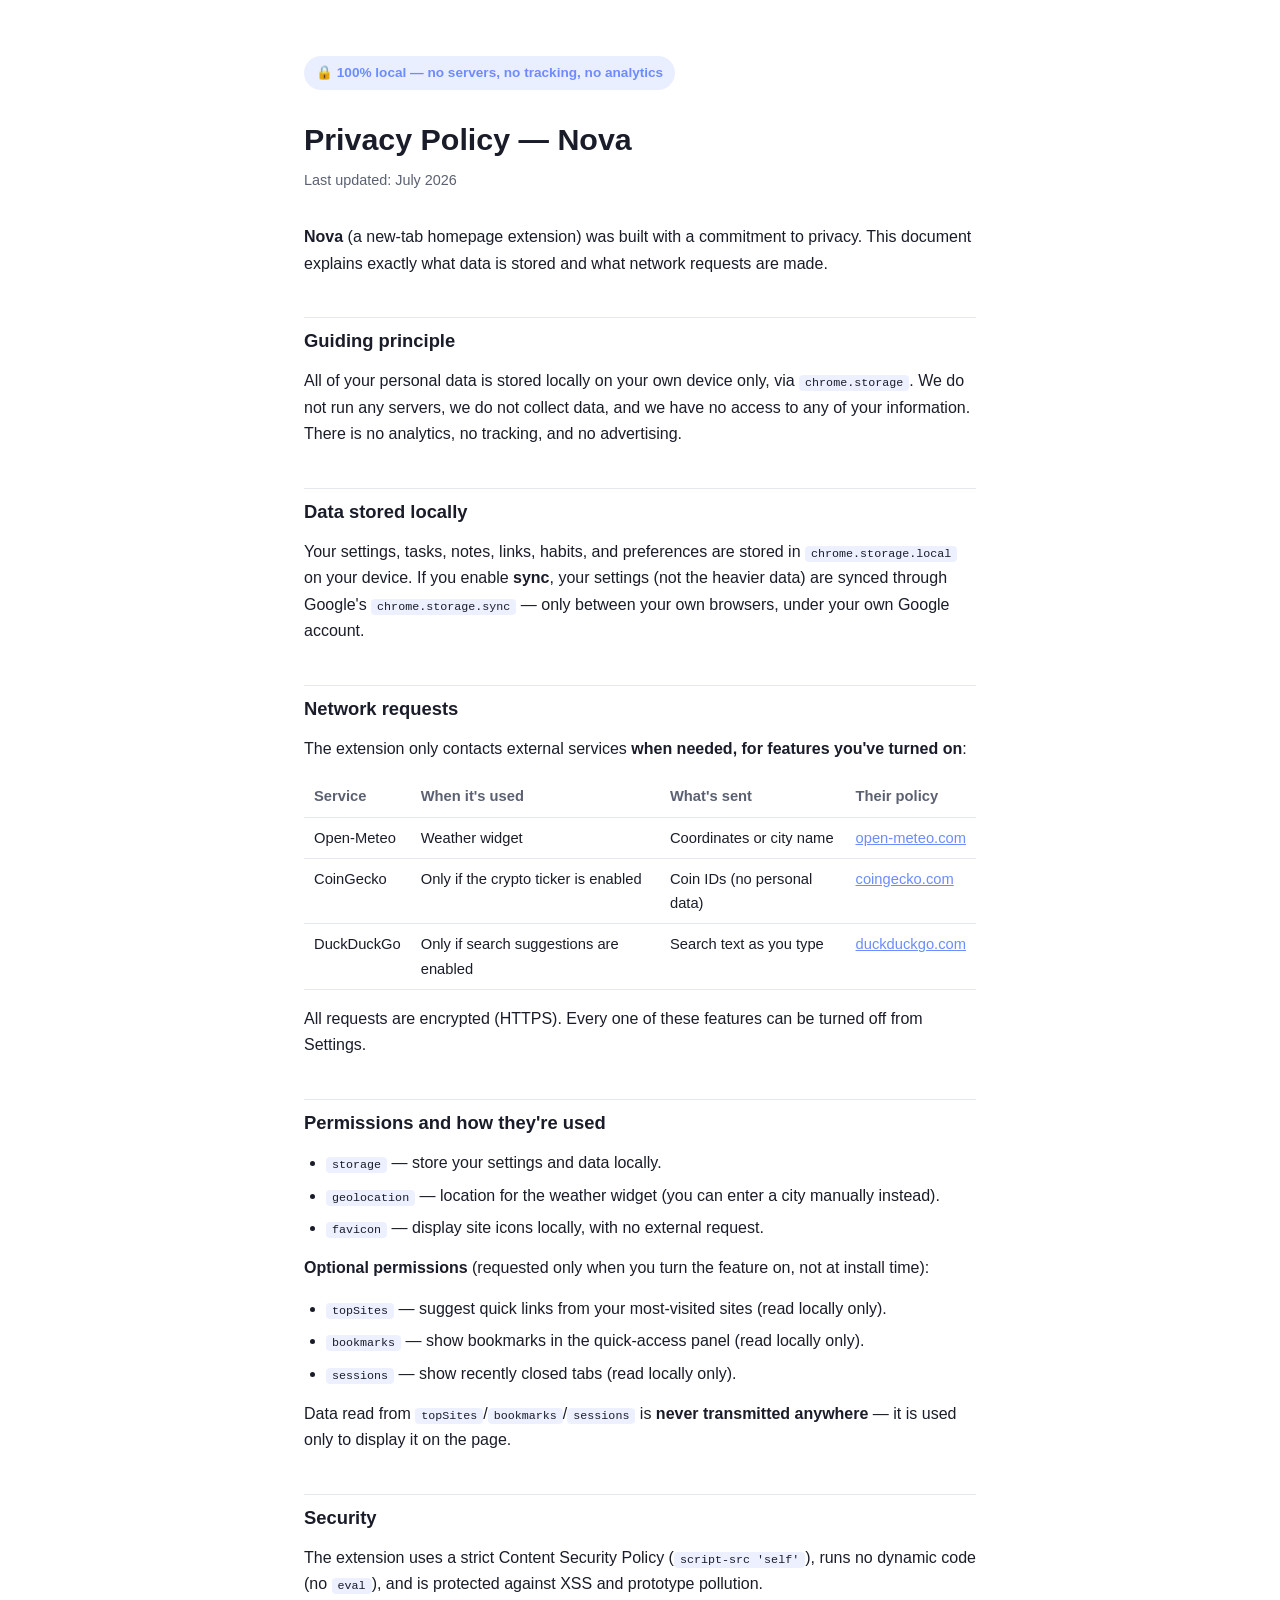
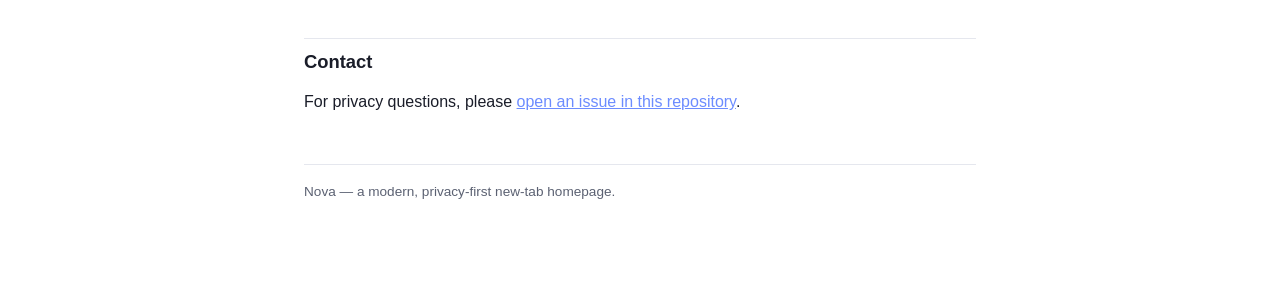
==== index.html @ 82712304 "Add Nova privacy policy page" ====
<!DOCTYPE html>
<html lang="en">
<head>
<meta charset="UTF-8" />
<meta name="viewport" content="width=device-width, initial-scale=1.0" />
<title>Privacy Policy — Nova</title>
<style>
  :root {
    color-scheme: light dark;
    --accent: #6c8cff;
    --text: #1a1d29;
    --muted: #5b6172;
    --border: #e5e7ee;
    --bg: #ffffff;
  }
  @media (prefers-color-scheme: dark) {
    :root {
      --text: #eef0f6;
      --muted: #a7acbd;
      --border: #2a2e3d;
      --bg: #14161f;
    }
  }
  * { box-sizing: border-box; }
  body {
    margin: 0;
    background: var(--bg);
    color: var(--text);
    font-family: -apple-system, BlinkMacSystemFont, "Segoe UI", Roboto, Helvetica, Arial, sans-serif;
    line-height: 1.65;
  }
  main {
    max-width: 720px;
    margin: 0 auto;
    padding: 56px 24px 96px;
  }
  h1 {
    font-size: 1.9rem;
    margin: 0 0 4px;
  }
  .updated {
    color: var(--muted);
    font-size: 0.9rem;
    margin: 0 0 32px;
  }
  h2 {
    font-size: 1.15rem;
    margin: 40px 0 12px;
    padding-top: 8px;
    border-top: 1px solid var(--border);
  }
  p { margin: 0 0 14px; }
  ul { margin: 0 0 14px; padding-inline-start: 22px; }
  li { margin-bottom: 6px; }
  code {
    background: color-mix(in srgb, var(--accent) 12%, transparent);
    padding: 1px 6px;
    border-radius: 4px;
    font-size: 0.9em;
  }
  table {
    width: 100%;
    border-collapse: collapse;
    margin: 8px 0 16px;
    font-size: 0.92rem;
  }
  th, td {
    text-align: left;
    padding: 8px 10px;
    border-bottom: 1px solid var(--border);
    vertical-align: top;
  }
  th { color: var(--muted); font-weight: 600; }
  a { color: var(--accent); }
  .badge {
    display: inline-block;
    background: color-mix(in srgb, var(--accent) 14%, transparent);
    color: var(--accent);
    font-weight: 600;
    font-size: 0.85rem;
    padding: 6px 12px;
    border-radius: 999px;
    margin-bottom: 24px;
  }
  footer {
    margin-top: 48px;
    padding-top: 16px;
    border-top: 1px solid var(--border);
    color: var(--muted);
    font-size: 0.85rem;
  }
</style>
</head>
<body>
<main>
  <div class="badge">🔒 100% local — no servers, no tracking, no analytics</div>
  <h1>Privacy Policy — Nova</h1>
  <p class="updated">Last updated: July 2026</p>

  <p><strong>Nova</strong> (a new-tab homepage extension) was built with a commitment to privacy. This document explains exactly what data is stored and what network requests are made.</p>

  <h2>Guiding principle</h2>
  <p>All of your personal data is stored locally on your own device only, via <code>chrome.storage</code>. We do not run any servers, we do not collect data, and we have no access to any of your information. There is no analytics, no tracking, and no advertising.</p>

  <h2>Data stored locally</h2>
  <p>Your settings, tasks, notes, links, habits, and preferences are stored in <code>chrome.storage.local</code> on your device. If you enable <strong>sync</strong>, your settings (not the heavier data) are synced through Google's <code>chrome.storage.sync</code> — only between your own browsers, under your own Google account.</p>

  <h2>Network requests</h2>
  <p>The extension only contacts external services <strong>when needed, for features you've turned on</strong>:</p>
  <table>
    <thead>
      <tr><th>Service</th><th>When it's used</th><th>What's sent</th><th>Their policy</th></tr>
    </thead>
    <tbody>
      <tr>
        <td>Open-Meteo</td>
        <td>Weather widget</td>
        <td>Coordinates or city name</td>
        <td><a href="https://open-meteo.com/en/terms">open-meteo.com</a></td>
      </tr>
      <tr>
        <td>CoinGecko</td>
        <td>Only if the crypto ticker is enabled</td>
        <td>Coin IDs (no personal data)</td>
        <td><a href="https://www.coingecko.com/en/privacy">coingecko.com</a></td>
      </tr>
      <tr>
        <td>DuckDuckGo</td>
        <td>Only if search suggestions are enabled</td>
        <td>Search text as you type</td>
        <td><a href="https://duckduckgo.com/privacy">duckduckgo.com</a></td>
      </tr>
    </tbody>
  </table>
  <p>All requests are encrypted (HTTPS). Every one of these features can be turned off from Settings.</p>

  <h2>Permissions and how they're used</h2>
  <ul>
    <li><code>storage</code> — store your settings and data locally.</li>
    <li><code>geolocation</code> — location for the weather widget (you can enter a city manually instead).</li>
    <li><code>favicon</code> — display site icons locally, with no external request.</li>
  </ul>
  <p><strong>Optional permissions</strong> (requested only when you turn the feature on, not at install time):</p>
  <ul>
    <li><code>topSites</code> — suggest quick links from your most-visited sites (read locally only).</li>
    <li><code>bookmarks</code> — show bookmarks in the quick-access panel (read locally only).</li>
    <li><code>sessions</code> — show recently closed tabs (read locally only).</li>
  </ul>
  <p>Data read from <code>topSites</code>/<code>bookmarks</code>/<code>sessions</code> is <strong>never transmitted anywhere</strong> — it is used only to display it on the page.</p>

  <h2>Security</h2>
  <p>The extension uses a strict Content Security Policy (<code>script-src 'self'</code>), runs no dynamic code (no <code>eval</code>), and is protected against XSS and prototype pollution.</p>

  <h2>Contact</h2>
  <p>For privacy questions, please <a href="https://github.com/DrummingBird1/nova-privacy/issues">open an issue in this repository</a>.</p>

  <footer>Nova — a modern, privacy-first new-tab homepage.</footer>
</main>
</body>
</html>
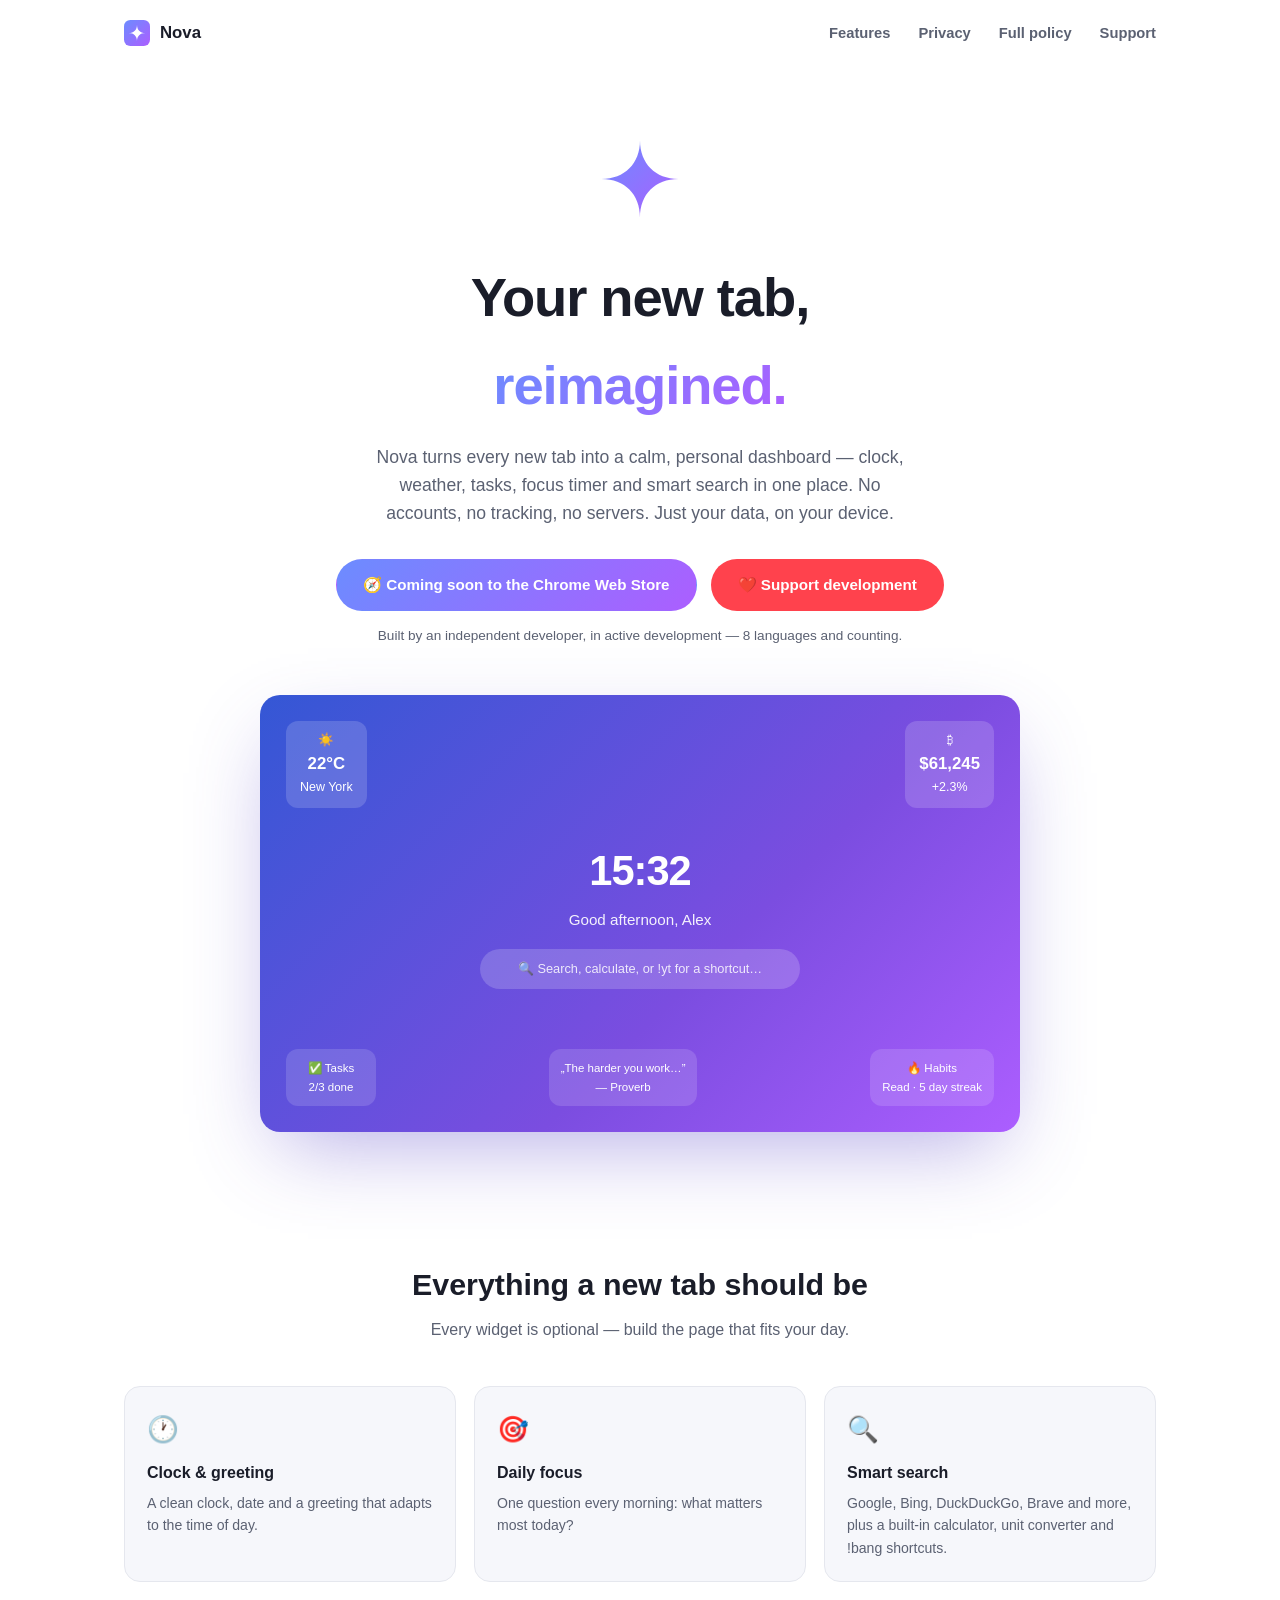
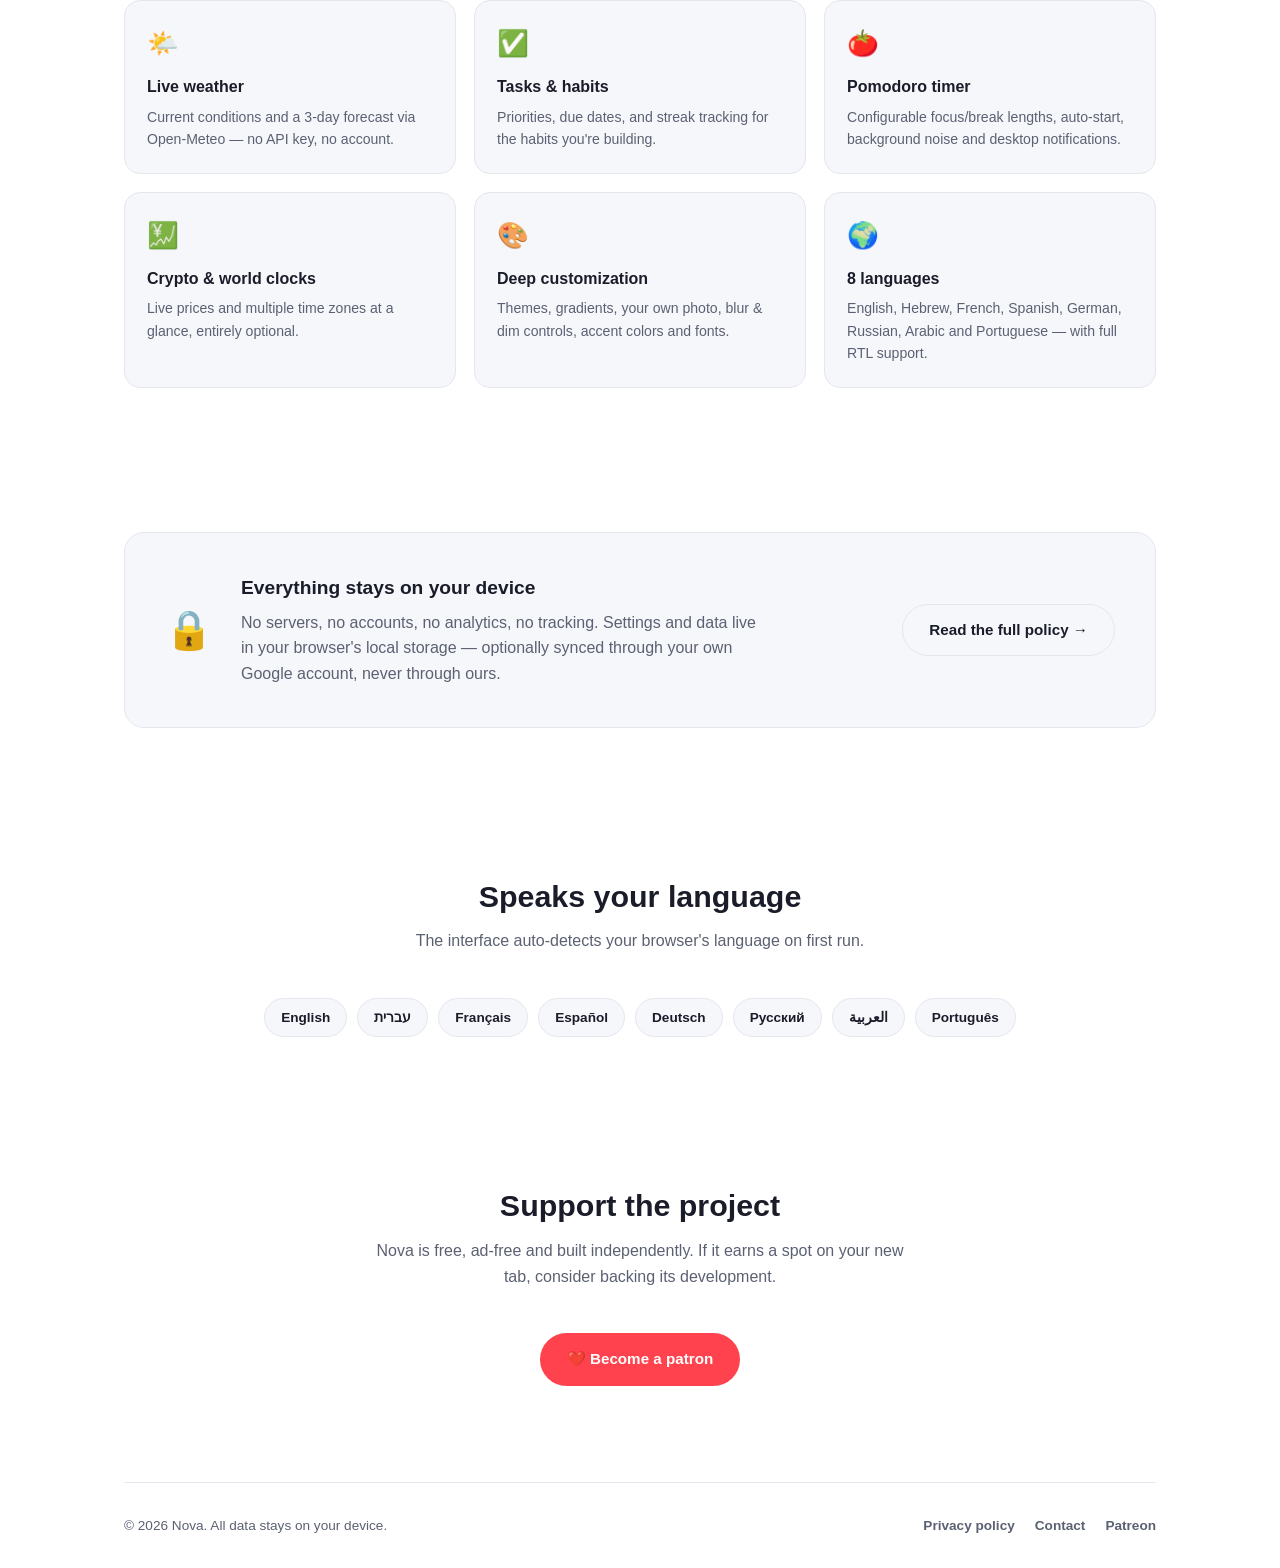
==== commit 37616a5e: "Expand into full Nova landing site; move privacy policy to privacy.html" ====
--- a/index.html
+++ b/index.html
@@ -3,158 +3,253 @@
 <head>
 <meta charset="UTF-8" />
 <meta name="viewport" content="width=device-width, initial-scale=1.0" />
-<title>Privacy Policy — Nova</title>
+<title>Nova — a beautiful, private new-tab homepage</title>
+<meta name="description" content="Nova replaces your new-tab page with a personal, privacy-first dashboard: clock, weather, tasks, Pomodoro timer, smart search and more — all data stays on your device." />
 <style>
   :root {
     color-scheme: light dark;
     --accent: #6c8cff;
+    --accent2: #ac5eff;
     --text: #1a1d29;
     --muted: #5b6172;
     --border: #e5e7ee;
     --bg: #ffffff;
+    --card: #f6f7fb;
   }
   @media (prefers-color-scheme: dark) {
     :root {
       --text: #eef0f6;
       --muted: #a7acbd;
-      --border: #2a2e3d;
-      --bg: #14161f;
+      --border: #262a38;
+      --bg: #0f1117;
+      --card: #171a24;
     }
   }
   * { box-sizing: border-box; }
+  html { scroll-behavior: smooth; }
   body {
     margin: 0;
     background: var(--bg);
     color: var(--text);
     font-family: -apple-system, BlinkMacSystemFont, "Segoe UI", Roboto, Helvetica, Arial, sans-serif;
-    line-height: 1.65;
-  }
-  main {
-    max-width: 720px;
-    margin: 0 auto;
-    padding: 56px 24px 96px;
-  }
-  h1 {
-    font-size: 1.9rem;
-    margin: 0 0 4px;
-  }
-  .updated {
-    color: var(--muted);
-    font-size: 0.9rem;
-    margin: 0 0 32px;
-  }
-  h2 {
-    font-size: 1.15rem;
-    margin: 40px 0 12px;
-    padding-top: 8px;
+    line-height: 1.6;
+  }
+  a { color: inherit; }
+  .wrap { max-width: 1080px; margin: 0 auto; padding-inline: 24px; }
+
+  /* ---- nav ---- */
+  nav {
+    display: flex; align-items: center; justify-content: space-between;
+    padding: 20px 0;
+  }
+  .brand { display: flex; align-items: center; gap: 10px; font-weight: 700; font-size: 1.05rem; text-decoration: none; }
+  .brand svg { width: 26px; height: 26px; }
+  .nav-links { display: flex; gap: 28px; font-size: 0.92rem; font-weight: 600; }
+  .nav-links a { text-decoration: none; color: var(--muted); }
+  .nav-links a:hover { color: var(--text); }
+
+  /* ---- hero ---- */
+  .hero { text-align: center; padding: 64px 0 56px; }
+  .hero .mark { width: 96px; height: 96px; margin: 0 auto 20px; }
+  .hero h1 {
+    font-size: clamp(2.2rem, 5vw, 3.4rem);
+    margin: 0 0 14px;
+    letter-spacing: -0.02em;
+  }
+  .hero .grad-text {
+    background: linear-gradient(135deg, var(--accent), var(--accent2));
+    -webkit-background-clip: text; background-clip: text; color: transparent;
+  }
+  .hero p.sub {
+    max-width: 560px; margin: 0 auto 32px;
+    color: var(--muted); font-size: 1.1rem;
+  }
+  .cta-row { display: flex; gap: 14px; justify-content: center; flex-wrap: wrap; }
+  .btn {
+    display: inline-flex; align-items: center; gap: 8px;
+    padding: 13px 26px; border-radius: 999px; font-weight: 700; font-size: 0.95rem;
+    text-decoration: none; border: 1px solid transparent; cursor: default;
+  }
+  .btn-primary { background: linear-gradient(135deg, var(--accent), var(--accent2)); color: #fff; }
+  .btn-ghost { border-color: var(--border); color: var(--text); }
+  .btn-ghost:hover { background: var(--card); }
+  .btn.patreon { background: #ff424d; color: #fff; cursor: pointer; }
+  .btn.patreon:hover { filter: brightness(1.08); }
+  .status-note { margin-top: 14px; font-size: 0.85rem; color: var(--muted); }
+
+  /* ---- preview card (CSS mockup, not a screenshot — stays accurate) ---- */
+  .preview {
+    margin: 48px auto 0; max-width: 760px;
+    border-radius: 20px; overflow: hidden;
+    background: linear-gradient(135deg, #3457d5 0%, #7b4de0 60%, #ac5eff 100%);
+    box-shadow: 0 30px 80px -20px rgba(90, 70, 200, 0.45);
+    aspect-ratio: 16/9.2; position: relative; padding: 26px;
+  }
+  .preview-topbar { display: flex; justify-content: space-between; }
+  .pill { background: rgba(255,255,255,.16); border-radius: 12px; padding: 10px 14px; color: #fff; font-size: 0.78rem; }
+  .pill b { display: block; font-size: 1.05rem; }
+  .preview-center { position: absolute; inset: 0; display: flex; flex-direction: column; align-items: center; justify-content: center; color: #fff; }
+  .preview-center .time { font-size: 2.6rem; font-weight: 700; letter-spacing: -1px; }
+  .preview-center .greet { font-size: 0.95rem; opacity: .92; margin-top: 4px; }
+  .preview-search { margin-top: 16px; background: rgba(255,255,255,.18); border-radius: 999px; width: min(70%, 320px); padding: 10px 16px; font-size: 0.8rem; color: rgba(255,255,255,.85); }
+  .preview-bottom { position: absolute; bottom: 26px; left: 26px; right: 26px; display: flex; justify-content: space-between; gap: 10px; }
+  .card-chip { background: rgba(255,255,255,.14); border-radius: 12px; padding: 10px 12px; color: #fff; font-size: 0.72rem; min-width: 90px; }
+
+  /* ---- features ---- */
+  .section { padding: 72px 0; }
+  .section h2 { font-size: 1.9rem; text-align: center; margin: 0 0 8px; }
+  .section .lead { text-align: center; color: var(--muted); max-width: 540px; margin: 0 auto 44px; }
+  .grid { display: grid; grid-template-columns: repeat(3, 1fr); gap: 18px; }
+  @media (max-width: 760px) { .grid { grid-template-columns: 1fr 1fr; } }
+  @media (max-width: 520px) { .grid { grid-template-columns: 1fr; } }
+  .feature {
+    background: var(--card); border: 1px solid var(--border); border-radius: 16px;
+    padding: 22px;
+  }
+  .feature .ico { font-size: 1.6rem; margin-bottom: 10px; }
+  .feature h3 { margin: 0 0 6px; font-size: 1rem; }
+  .feature p { margin: 0; color: var(--muted); font-size: 0.88rem; }
+
+  /* ---- privacy strip ---- */
+  .privacy-strip {
+    background: var(--card); border: 1px solid var(--border); border-radius: 20px;
+    padding: 40px; display: flex; align-items: center; gap: 28px; flex-wrap: wrap;
+  }
+  .privacy-strip .ico-big { font-size: 2.4rem; }
+  .privacy-strip h3 { margin: 0 0 6px; font-size: 1.2rem; }
+  .privacy-strip p { margin: 0; color: var(--muted); max-width: 520px; }
+  .privacy-strip .link-cta { margin-inline-start: auto; white-space: nowrap; }
+
+  /* ---- languages ---- */
+  .lang-row { display: flex; flex-wrap: wrap; gap: 10px; justify-content: center; }
+  .lang-chip { background: var(--card); border: 1px solid var(--border); border-radius: 999px; padding: 8px 16px; font-size: 0.85rem; font-weight: 600; }
+
+  /* ---- support ---- */
+  .support { text-align: center; }
+
+  footer {
     border-top: 1px solid var(--border);
-  }
-  p { margin: 0 0 14px; }
-  ul { margin: 0 0 14px; padding-inline-start: 22px; }
-  li { margin-bottom: 6px; }
-  code {
-    background: color-mix(in srgb, var(--accent) 12%, transparent);
-    padding: 1px 6px;
-    border-radius: 4px;
-    font-size: 0.9em;
-  }
-  table {
-    width: 100%;
-    border-collapse: collapse;
-    margin: 8px 0 16px;
-    font-size: 0.92rem;
-  }
-  th, td {
-    text-align: left;
-    padding: 8px 10px;
-    border-bottom: 1px solid var(--border);
-    vertical-align: top;
-  }
-  th { color: var(--muted); font-weight: 600; }
-  a { color: var(--accent); }
-  .badge {
-    display: inline-block;
-    background: color-mix(in srgb, var(--accent) 14%, transparent);
-    color: var(--accent);
-    font-weight: 600;
-    font-size: 0.85rem;
-    padding: 6px 12px;
-    border-radius: 999px;
-    margin-bottom: 24px;
-  }
-  footer {
-    margin-top: 48px;
-    padding-top: 16px;
-    border-top: 1px solid var(--border);
-    color: var(--muted);
-    font-size: 0.85rem;
-  }
+    padding: 32px 0; margin-top: 24px;
+    display: flex; justify-content: space-between; align-items: center; flex-wrap: wrap; gap: 12px;
+    color: var(--muted); font-size: 0.85rem;
+  }
+  footer a { text-decoration: none; font-weight: 600; color: var(--muted); }
+  footer a:hover { color: var(--text); }
+  .footer-links { display: flex; gap: 20px; }
 </style>
 </head>
 <body>
-<main>
-  <div class="badge">🔒 100% local — no servers, no tracking, no analytics</div>
-  <h1>Privacy Policy — Nova</h1>
-  <p class="updated">Last updated: July 2026</p>
-
-  <p><strong>Nova</strong> (a new-tab homepage extension) was built with a commitment to privacy. This document explains exactly what data is stored and what network requests are made.</p>
-
-  <h2>Guiding principle</h2>
-  <p>All of your personal data is stored locally on your own device only, via <code>chrome.storage</code>. We do not run any servers, we do not collect data, and we have no access to any of your information. There is no analytics, no tracking, and no advertising.</p>
-
-  <h2>Data stored locally</h2>
-  <p>Your settings, tasks, notes, links, habits, and preferences are stored in <code>chrome.storage.local</code> on your device. If you enable <strong>sync</strong>, your settings (not the heavier data) are synced through Google's <code>chrome.storage.sync</code> — only between your own browsers, under your own Google account.</p>
-
-  <h2>Network requests</h2>
-  <p>The extension only contacts external services <strong>when needed, for features you've turned on</strong>:</p>
-  <table>
-    <thead>
-      <tr><th>Service</th><th>When it's used</th><th>What's sent</th><th>Their policy</th></tr>
-    </thead>
-    <tbody>
-      <tr>
-        <td>Open-Meteo</td>
-        <td>Weather widget</td>
-        <td>Coordinates or city name</td>
-        <td><a href="https://open-meteo.com/en/terms">open-meteo.com</a></td>
-      </tr>
-      <tr>
-        <td>CoinGecko</td>
-        <td>Only if the crypto ticker is enabled</td>
-        <td>Coin IDs (no personal data)</td>
-        <td><a href="https://www.coingecko.com/en/privacy">coingecko.com</a></td>
-      </tr>
-      <tr>
-        <td>DuckDuckGo</td>
-        <td>Only if search suggestions are enabled</td>
-        <td>Search text as you type</td>
-        <td><a href="https://duckduckgo.com/privacy">duckduckgo.com</a></td>
-      </tr>
-    </tbody>
-  </table>
-  <p>All requests are encrypted (HTTPS). Every one of these features can be turned off from Settings.</p>
-
-  <h2>Permissions and how they're used</h2>
-  <ul>
-    <li><code>storage</code> — store your settings and data locally.</li>
-    <li><code>geolocation</code> — location for the weather widget (you can enter a city manually instead).</li>
-    <li><code>favicon</code> — display site icons locally, with no external request.</li>
-  </ul>
-  <p><strong>Optional permissions</strong> (requested only when you turn the feature on, not at install time):</p>
-  <ul>
-    <li><code>topSites</code> — suggest quick links from your most-visited sites (read locally only).</li>
-    <li><code>bookmarks</code> — show bookmarks in the quick-access panel (read locally only).</li>
-    <li><code>sessions</code> — show recently closed tabs (read locally only).</li>
-  </ul>
-  <p>Data read from <code>topSites</code>/<code>bookmarks</code>/<code>sessions</code> is <strong>never transmitted anywhere</strong> — it is used only to display it on the page.</p>
-
-  <h2>Security</h2>
-  <p>The extension uses a strict Content Security Policy (<code>script-src 'self'</code>), runs no dynamic code (no <code>eval</code>), and is protected against XSS and prototype pollution.</p>
-
-  <h2>Contact</h2>
-  <p>For privacy questions, please <a href="https://github.com/DrummingBird1/nova-privacy/issues">open an issue in this repository</a>.</p>
-
-  <footer>Nova — a modern, privacy-first new-tab homepage.</footer>
-</main>
+
+<div class="wrap">
+  <nav>
+    <a class="brand" href="./">
+      <svg viewBox="0 0 100 100" xmlns="http://www.w3.org/2000/svg">
+        <defs><linearGradient id="ng" x1="0" y1="0" x2="1" y2="1">
+          <stop offset="0" stop-color="#6c8cff"/><stop offset="1" stop-color="#ac5eff"/>
+        </linearGradient></defs>
+        <rect width="100" height="100" rx="24" fill="url(#ng)"/>
+        <path d="M50 18 C50 38 62 50 82 50 C62 50 50 62 50 82 C50 62 38 50 18 50 C38 50 50 38 50 18 Z" fill="#fff"/>
+      </svg>
+      Nova
+    </a>
+    <div class="nav-links">
+      <a href="#features">Features</a>
+      <a href="#privacy">Privacy</a>
+      <a href="privacy.html">Full policy</a>
+      <a href="https://www.patreon.com/cw/MrIdan">Support</a>
+    </div>
+  </nav>
+
+  <section class="hero">
+    <svg class="mark" viewBox="0 0 100 100" xmlns="http://www.w3.org/2000/svg">
+      <defs><linearGradient id="hg" x1="0" y1="0" x2="1" y2="1">
+        <stop offset="0" stop-color="#6c8cff"/><stop offset="1" stop-color="#ac5eff"/>
+      </linearGradient></defs>
+      <path d="M50 10 C50 34 66 50 90 50 C66 50 50 66 50 90 C50 66 34 50 10 50 C34 50 50 34 50 10 Z" fill="url(#hg)"/>
+    </svg>
+    <h1>Your new tab,<br/><span class="grad-text">reimagined.</span></h1>
+    <p class="sub">Nova turns every new tab into a calm, personal dashboard — clock, weather, tasks, focus timer and smart search in one place. No accounts, no tracking, no servers. Just your data, on your device.</p>
+    <div class="cta-row">
+      <span class="btn btn-primary">🧭 Coming soon to the Chrome Web Store</span>
+      <a class="btn patreon" href="https://www.patreon.com/cw/MrIdan">❤️ Support development</a>
+    </div>
+    <p class="status-note">Built by an independent developer, in active development — 8 languages and counting.</p>
+
+    <div class="preview" aria-hidden="true">
+      <div class="preview-topbar">
+        <div class="pill">☀️ <b>22°C</b> New York</div>
+        <div class="pill">₿ <b>$61,245</b> +2.3%</div>
+      </div>
+      <div class="preview-center">
+        <div class="time">15:32</div>
+        <div class="greet">Good afternoon, Alex</div>
+        <div class="preview-search">🔍 Search, calculate, or !yt for a shortcut…</div>
+      </div>
+      <div class="preview-bottom">
+        <div class="card-chip">✅ Tasks<br/>2/3 done</div>
+        <div class="card-chip">„The harder you work…”<br/>— Proverb</div>
+        <div class="card-chip">🔥 Habits<br/>Read · 5 day streak</div>
+      </div>
+    </div>
+  </section>
+
+  <section class="section" id="features">
+    <h2>Everything a new tab should be</h2>
+    <p class="lead">Every widget is optional — build the page that fits your day.</p>
+    <div class="grid">
+      <div class="feature"><div class="ico">🕐</div><h3>Clock &amp; greeting</h3><p>A clean clock, date and a greeting that adapts to the time of day.</p></div>
+      <div class="feature"><div class="ico">🎯</div><h3>Daily focus</h3><p>One question every morning: what matters most today?</p></div>
+      <div class="feature"><div class="ico">🔍</div><h3>Smart search</h3><p>Google, Bing, DuckDuckGo, Brave and more, plus a built-in calculator, unit converter and !bang shortcuts.</p></div>
+      <div class="feature"><div class="ico">🌤️</div><h3>Live weather</h3><p>Current conditions and a 3-day forecast via Open-Meteo — no API key, no account.</p></div>
+      <div class="feature"><div class="ico">✅</div><h3>Tasks &amp; habits</h3><p>Priorities, due dates, and streak tracking for the habits you're building.</p></div>
+      <div class="feature"><div class="ico">🍅</div><h3>Pomodoro timer</h3><p>Configurable focus/break lengths, auto-start, background noise and desktop notifications.</p></div>
+      <div class="feature"><div class="ico">💹</div><h3>Crypto &amp; world clocks</h3><p>Live prices and multiple time zones at a glance, entirely optional.</p></div>
+      <div class="feature"><div class="ico">🎨</div><h3>Deep customization</h3><p>Themes, gradients, your own photo, blur &amp; dim controls, accent colors and fonts.</p></div>
+      <div class="feature"><div class="ico">🌍</div><h3>8 languages</h3><p>English, Hebrew, French, Spanish, German, Russian, Arabic and Portuguese — with full RTL support.</p></div>
+    </div>
+  </section>
+
+  <section class="section" id="privacy">
+    <div class="privacy-strip">
+      <div class="ico-big">🔒</div>
+      <div>
+        <h3>Everything stays on your device</h3>
+        <p>No servers, no accounts, no analytics, no tracking. Settings and data live in your browser's local storage — optionally synced through your own Google account, never through ours.</p>
+      </div>
+      <a class="btn btn-ghost link-cta" href="privacy.html">Read the full policy →</a>
+    </div>
+  </section>
+
+  <section class="section">
+    <h2>Speaks your language</h2>
+    <p class="lead">The interface auto-detects your browser's language on first run.</p>
+    <div class="lang-row">
+      <span class="lang-chip">English</span>
+      <span class="lang-chip">עברית</span>
+      <span class="lang-chip">Français</span>
+      <span class="lang-chip">Español</span>
+      <span class="lang-chip">Deutsch</span>
+      <span class="lang-chip">Русский</span>
+      <span class="lang-chip">العربية</span>
+      <span class="lang-chip">Português</span>
+    </div>
+  </section>
+
+  <section class="section support">
+    <h2>Support the project</h2>
+    <p class="lead">Nova is free, ad-free and built independently. If it earns a spot on your new tab, consider backing its development.</p>
+    <a class="btn patreon" href="https://www.patreon.com/cw/MrIdan">❤️ Become a patron</a>
+  </section>
+
+  <footer>
+    <div>© 2026 Nova. All data stays on your device.</div>
+    <div class="footer-links">
+      <a href="privacy.html">Privacy policy</a>
+      <a href="https://github.com/DrummingBird1/nova-privacy/issues">Contact</a>
+      <a href="https://www.patreon.com/cw/MrIdan">Patreon</a>
+    </div>
+  </footer>
+</div>
+
 </body>
 </html>
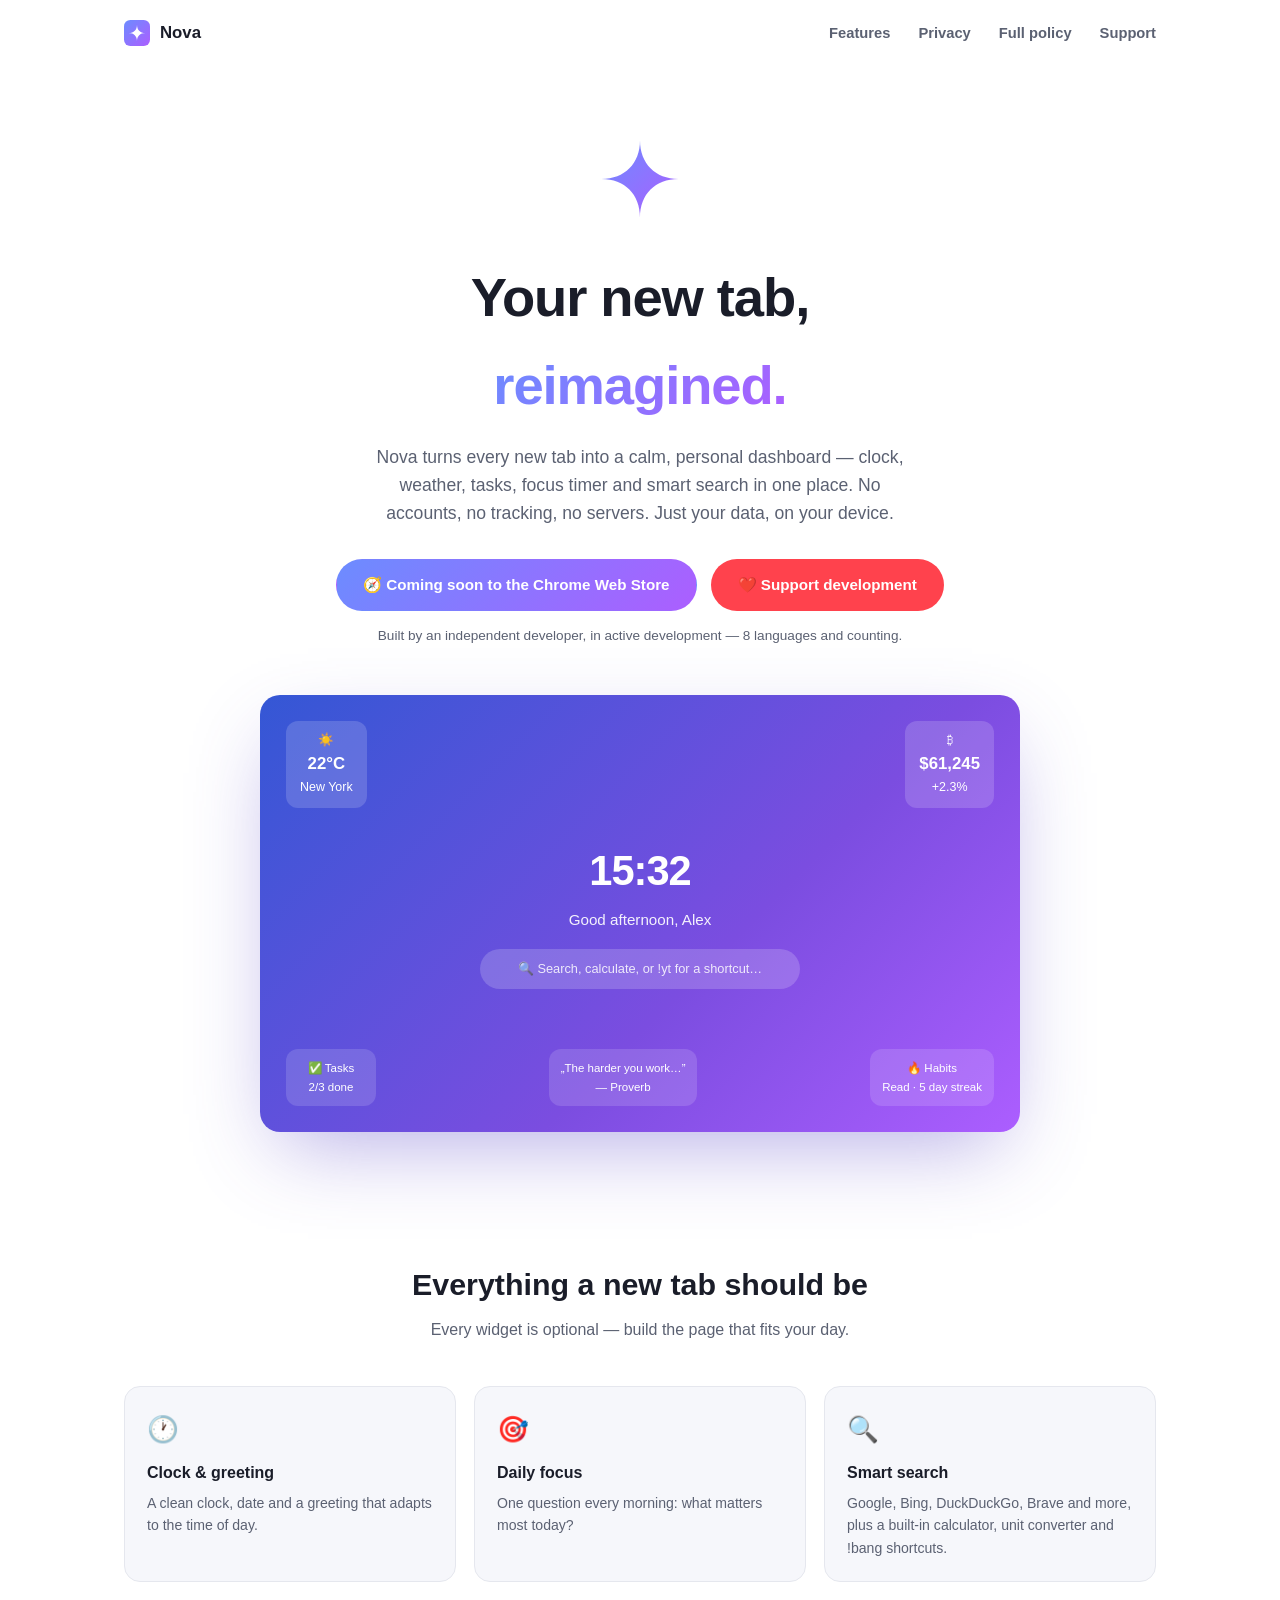
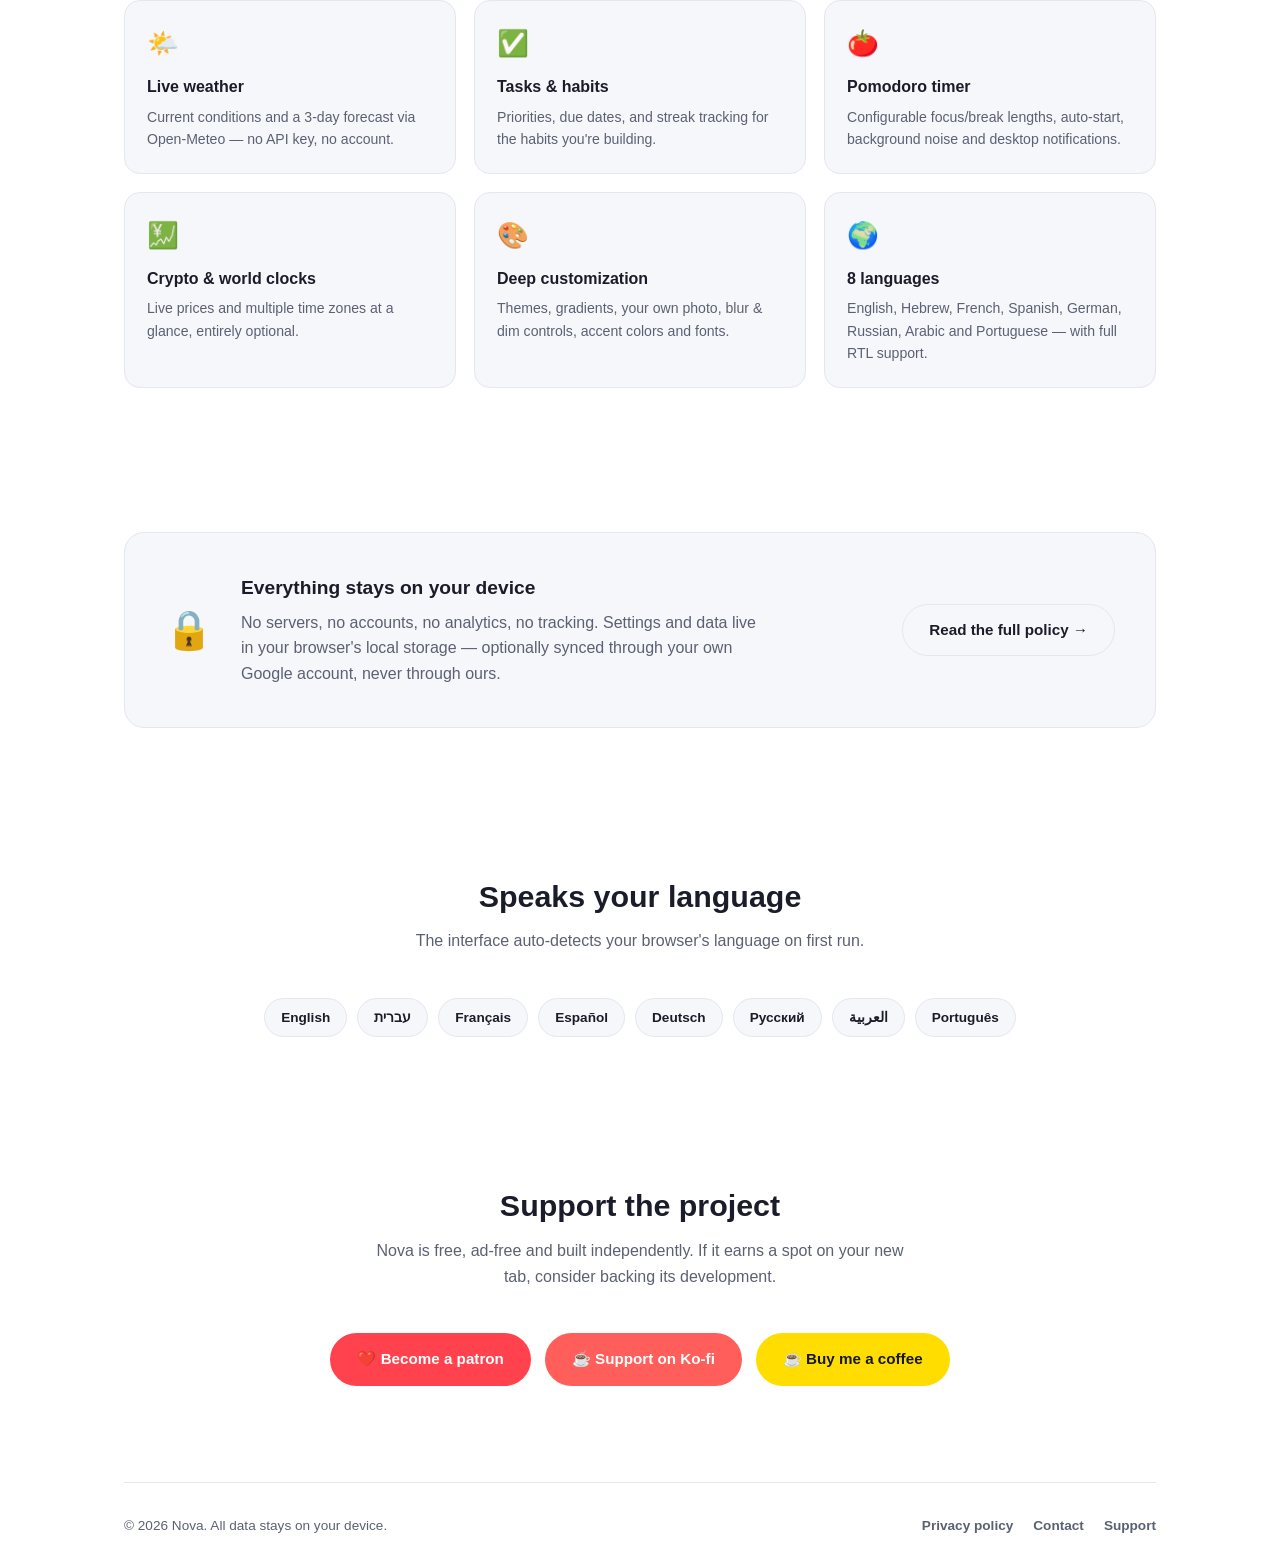
==== commit 406cba5c: "Add Ko-fi and Buy Me a Coffee support links, update Patreon URL Patreon moved from patreon.com/cw/Mr" ====
--- a/index.html
+++ b/index.html
@@ -73,8 +73,11 @@
   .btn-primary { background: linear-gradient(135deg, var(--accent), var(--accent2)); color: #fff; }
   .btn-ghost { border-color: var(--border); color: var(--text); }
   .btn-ghost:hover { background: var(--card); }
-  .btn.patreon { background: #ff424d; color: #fff; cursor: pointer; }
-  .btn.patreon:hover { filter: brightness(1.08); }
+  .btn.patreon, .btn.kofi, .btn.buymeacoffee { color: #fff; cursor: pointer; }
+  .btn.patreon:hover, .btn.kofi:hover, .btn.buymeacoffee:hover { filter: brightness(1.08); }
+  .btn.patreon { background: #ff424d; }
+  .btn.kofi { background: #ff5e5b; }
+  .btn.buymeacoffee { background: #ffdd00; color: #15181f; }
   .status-note { margin-top: 14px; font-size: 0.85rem; color: var(--muted); }
 
   /* ---- preview card (CSS mockup, not a screenshot — stays accurate) ---- */
@@ -156,7 +159,7 @@
       <a href="#features">Features</a>
       <a href="#privacy">Privacy</a>
       <a href="privacy.html">Full policy</a>
-      <a href="https://www.patreon.com/cw/MrIdan">Support</a>
+      <a href="#support">Support</a>
     </div>
   </nav>
 
@@ -171,7 +174,7 @@
     <p class="sub">Nova turns every new tab into a calm, personal dashboard — clock, weather, tasks, focus timer and smart search in one place. No accounts, no tracking, no servers. Just your data, on your device.</p>
     <div class="cta-row">
       <span class="btn btn-primary">🧭 Coming soon to the Chrome Web Store</span>
-      <a class="btn patreon" href="https://www.patreon.com/cw/MrIdan">❤️ Support development</a>
+      <a class="btn patreon" href="#support">❤️ Support development</a>
     </div>
     <p class="status-note">Built by an independent developer, in active development — 8 languages and counting.</p>
 
@@ -235,10 +238,14 @@
     </div>
   </section>
 
-  <section class="section support">
+  <section class="section support" id="support">
     <h2>Support the project</h2>
     <p class="lead">Nova is free, ad-free and built independently. If it earns a spot on your new tab, consider backing its development.</p>
-    <a class="btn patreon" href="https://www.patreon.com/cw/MrIdan">❤️ Become a patron</a>
+    <div class="cta-row">
+      <a class="btn patreon" href="https://www.patreon.com/c/IdanLights">❤️ Become a patron</a>
+      <a class="btn kofi" href="https://ko-fi.com/idanlights">☕ Support on Ko-fi</a>
+      <a class="btn buymeacoffee" href="https://buymeacoffee.com/MrIdan">☕ Buy me a coffee</a>
+    </div>
   </section>
 
   <footer>
@@ -246,7 +253,7 @@
     <div class="footer-links">
       <a href="privacy.html">Privacy policy</a>
       <a href="https://github.com/DrummingBird1/nova-privacy/issues">Contact</a>
-      <a href="https://www.patreon.com/cw/MrIdan">Patreon</a>
+      <a href="#support">Support</a>
     </div>
   </footer>
 </div>
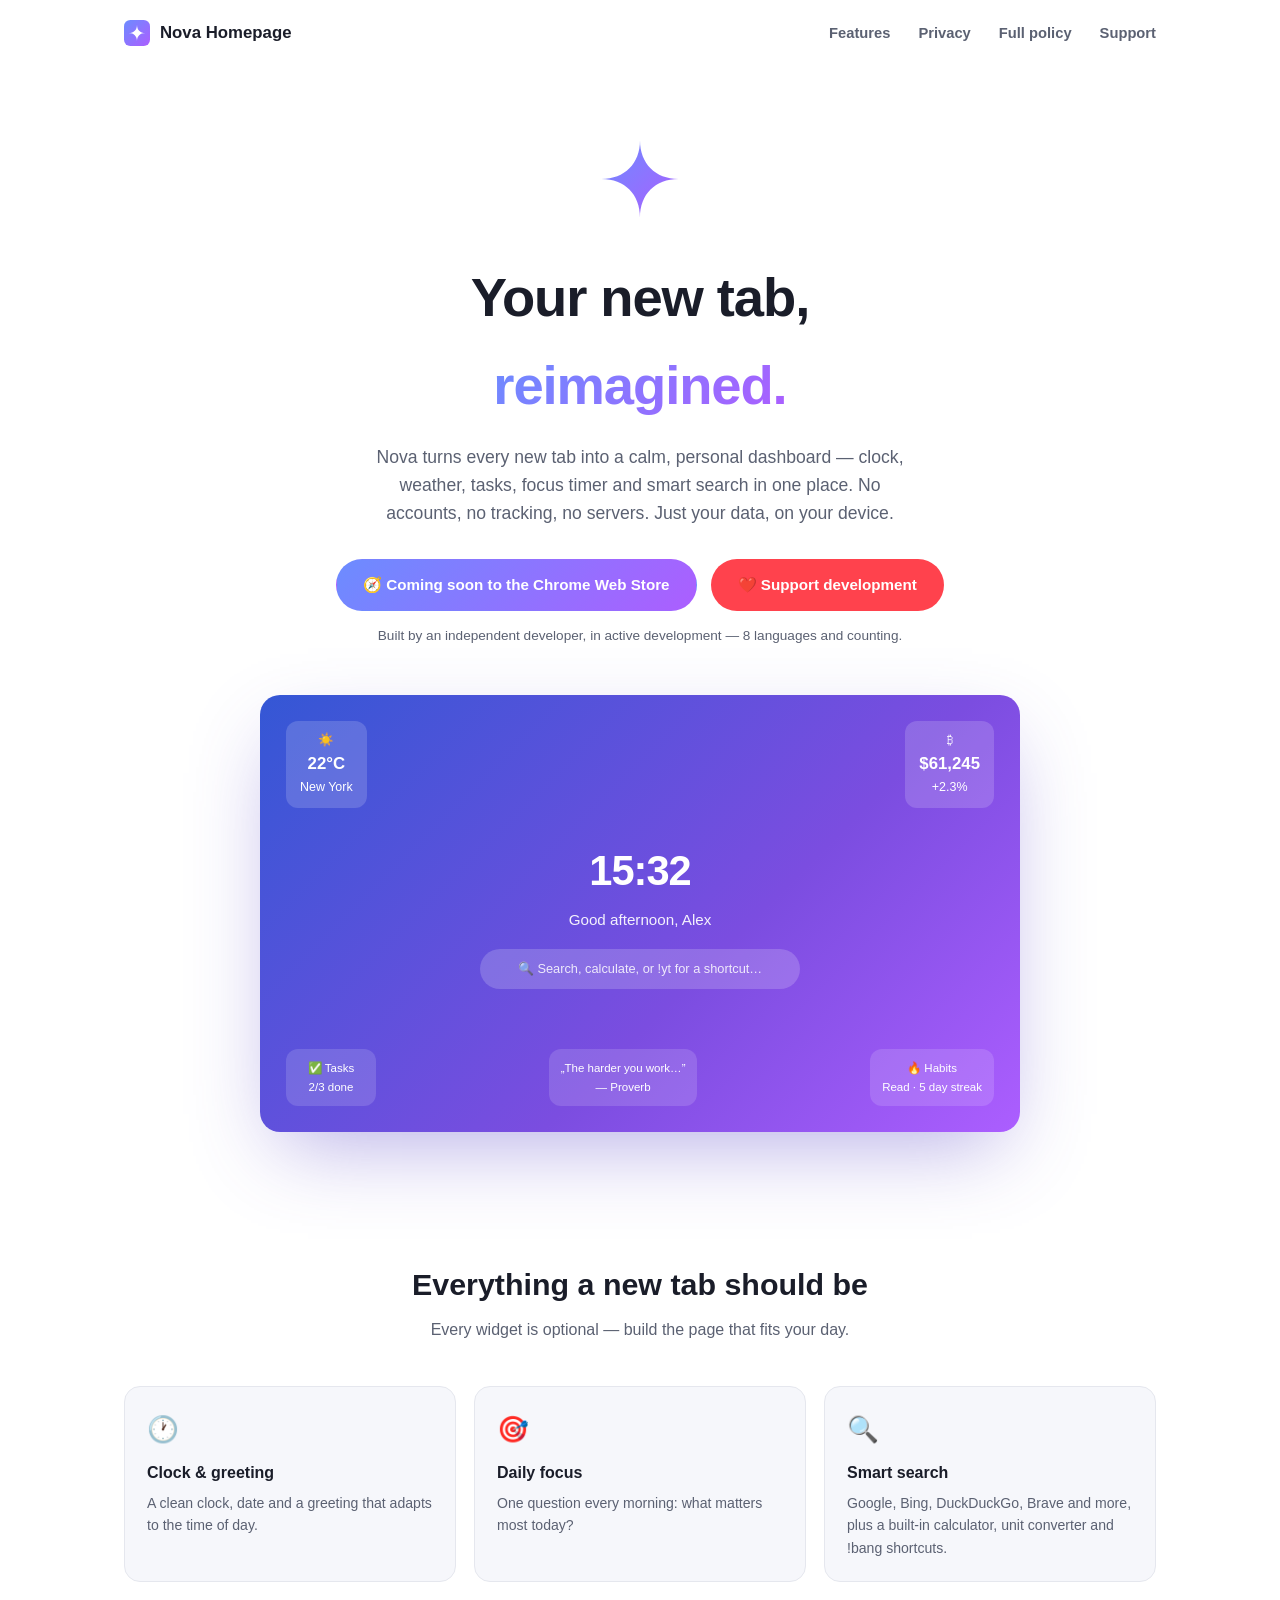
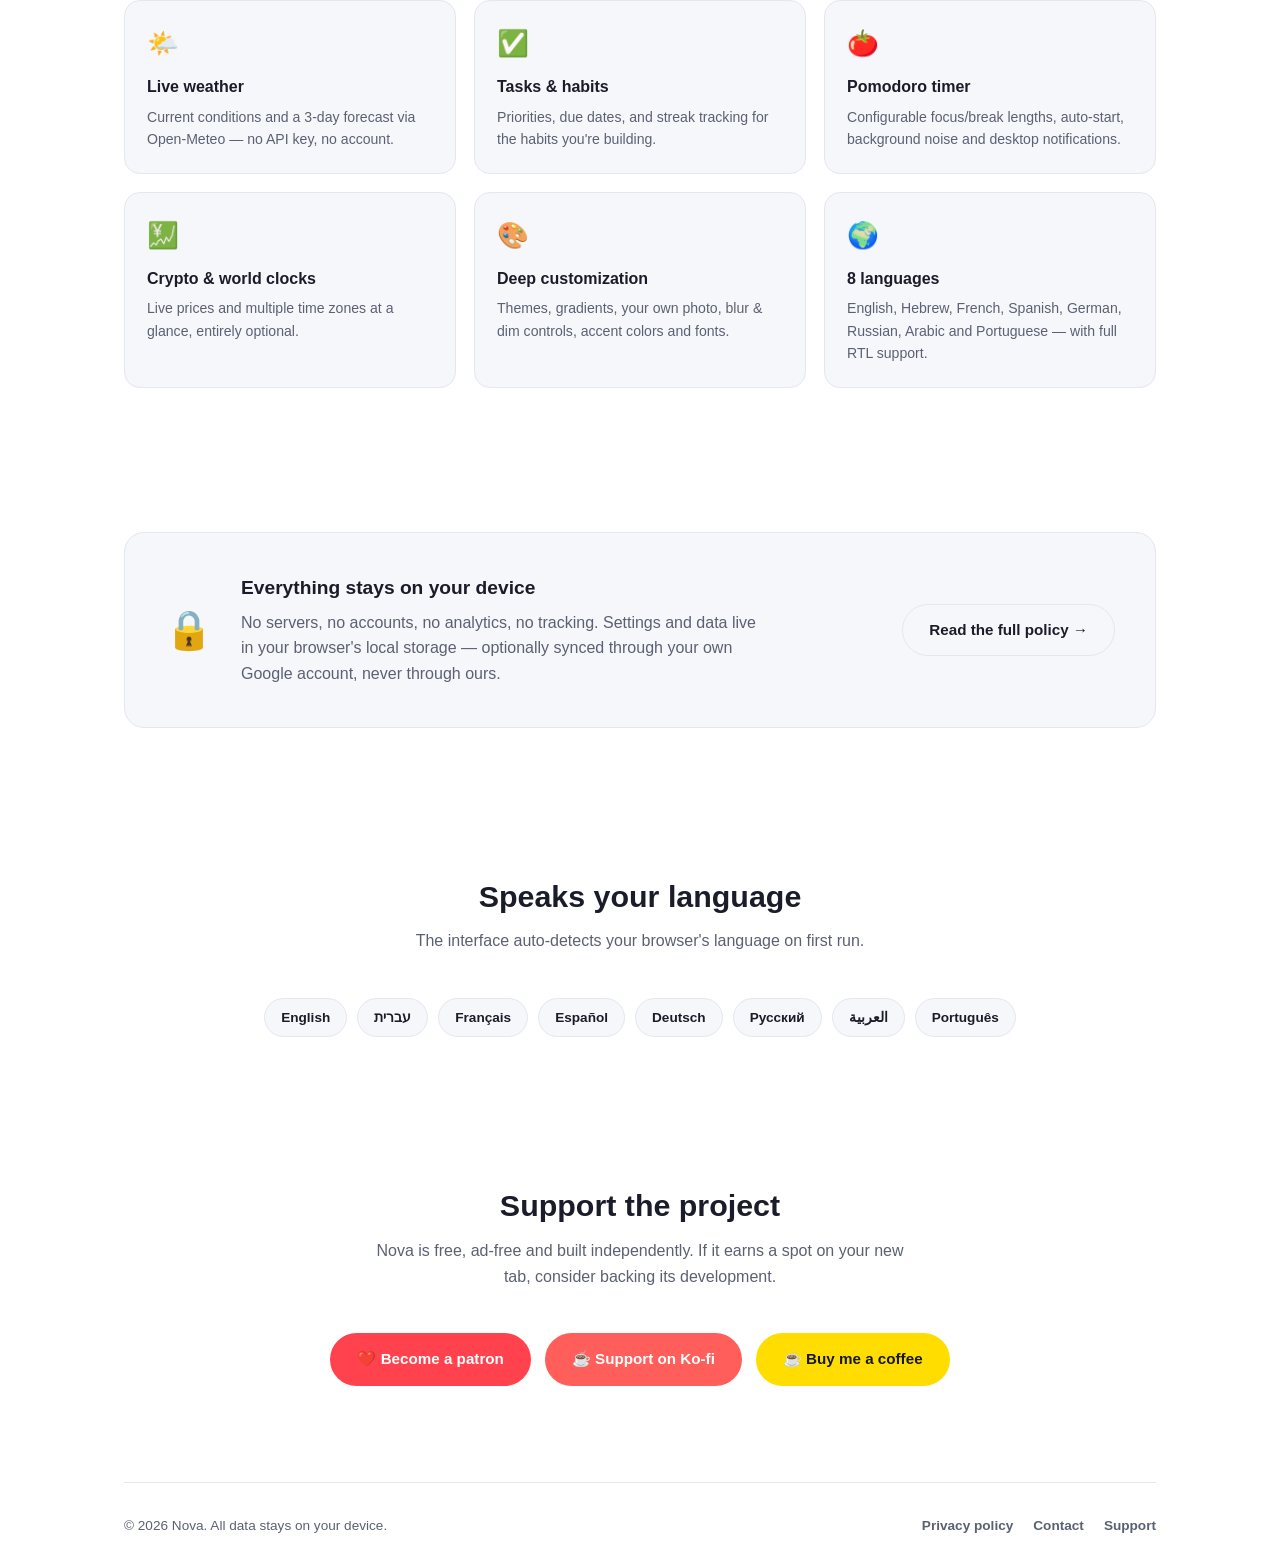
==== commit 9c245667: "Rebrand as Nova Homepage; add README (EN/HE) and release banner images Cosmetic-only rebrand — repo " ====
--- a/index.html
+++ b/index.html
@@ -3,8 +3,12 @@
 <head>
 <meta charset="UTF-8" />
 <meta name="viewport" content="width=device-width, initial-scale=1.0" />
-<title>Nova — a beautiful, private new-tab homepage</title>
-<meta name="description" content="Nova replaces your new-tab page with a personal, privacy-first dashboard: clock, weather, tasks, Pomodoro timer, smart search and more — all data stays on your device." />
+<title>Nova Homepage — a beautiful, private new-tab page</title>
+<meta name="description" content="Nova Homepage replaces your new-tab page with a personal, privacy-first dashboard: clock, weather, tasks, Pomodoro timer, smart search and more — all data stays on your device." />
+<meta property="og:title" content="Nova Homepage" />
+<meta property="og:description" content="A beautiful, private new-tab page for Chrome. No accounts, no tracking, no servers." />
+<meta property="og:type" content="website" />
+<meta property="og:url" content="https://drummingbird1.github.io/nova-privacy/" />
 <style>
   :root {
     color-scheme: light dark;
@@ -153,7 +157,7 @@
         <rect width="100" height="100" rx="24" fill="url(#ng)"/>
         <path d="M50 18 C50 38 62 50 82 50 C62 50 50 62 50 82 C50 62 38 50 18 50 C38 50 50 38 50 18 Z" fill="#fff"/>
       </svg>
-      Nova
+      Nova Homepage
     </a>
     <div class="nav-links">
       <a href="#features">Features</a>
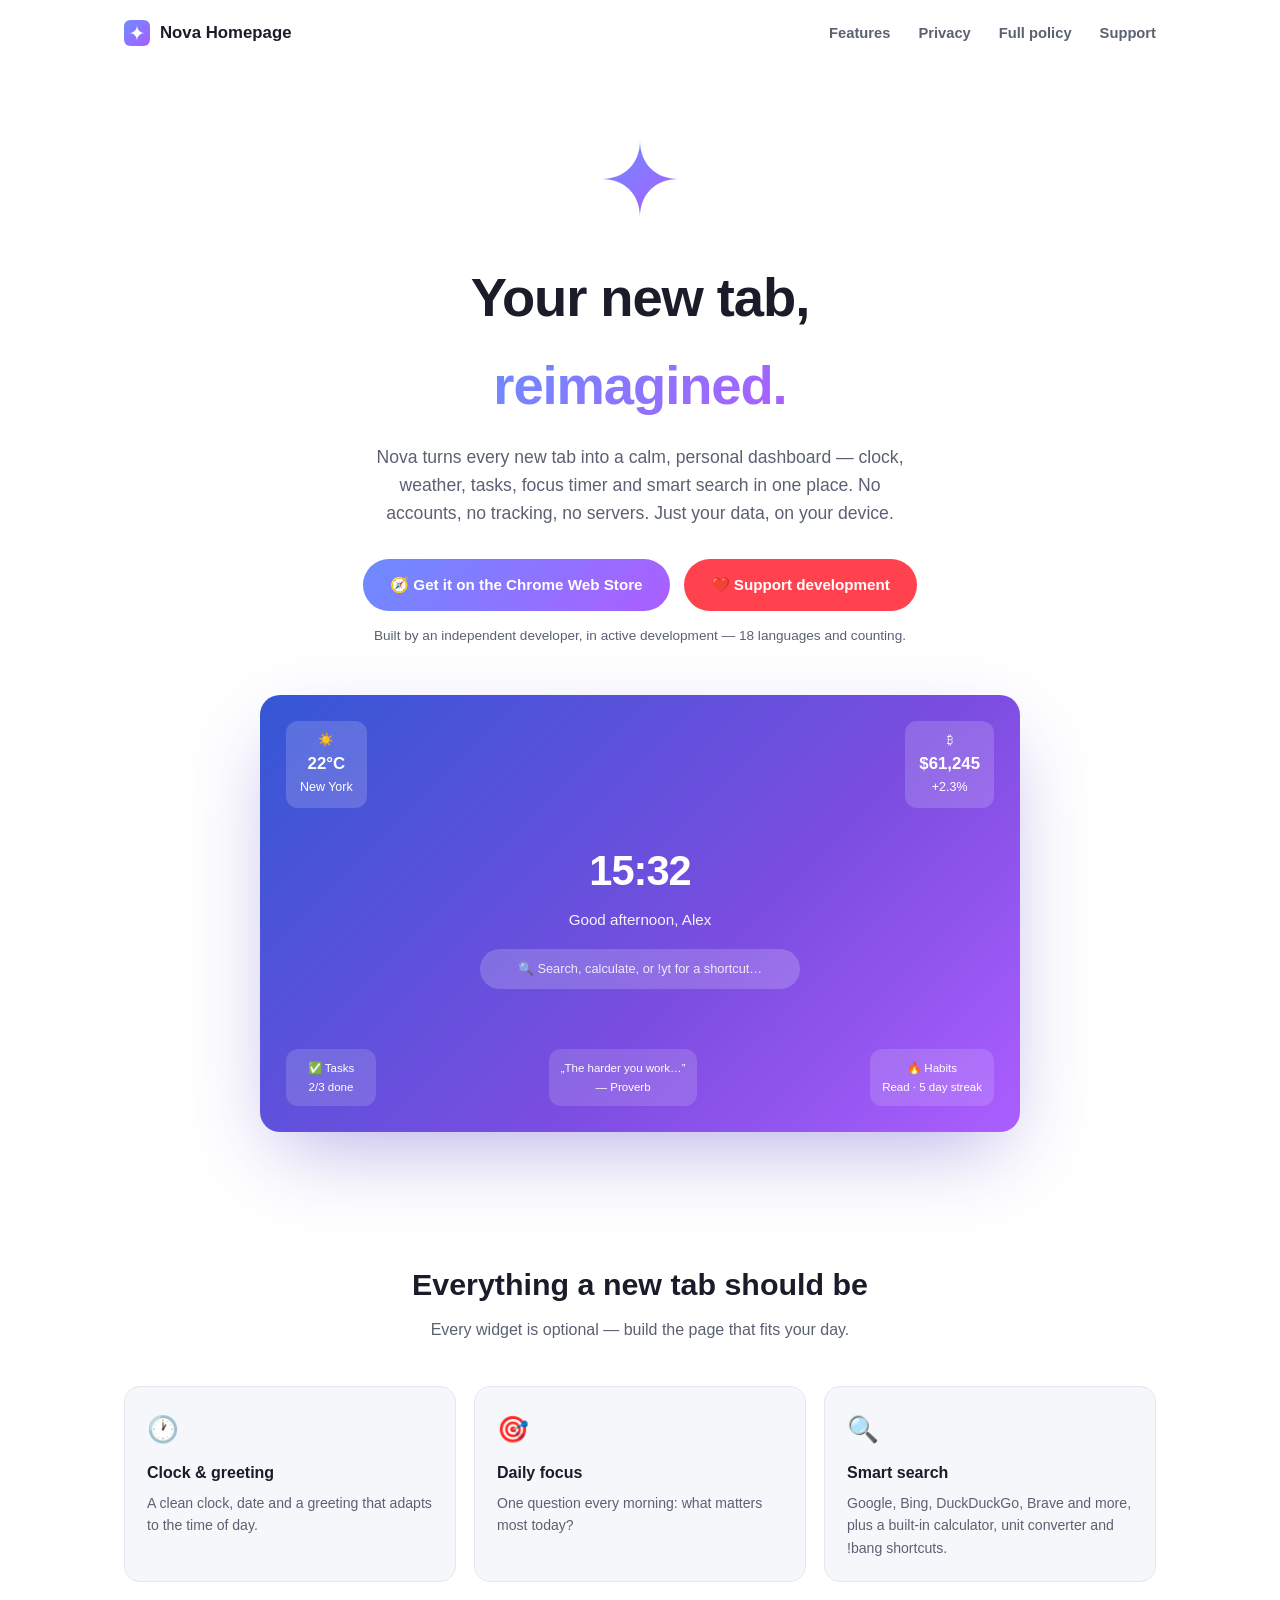
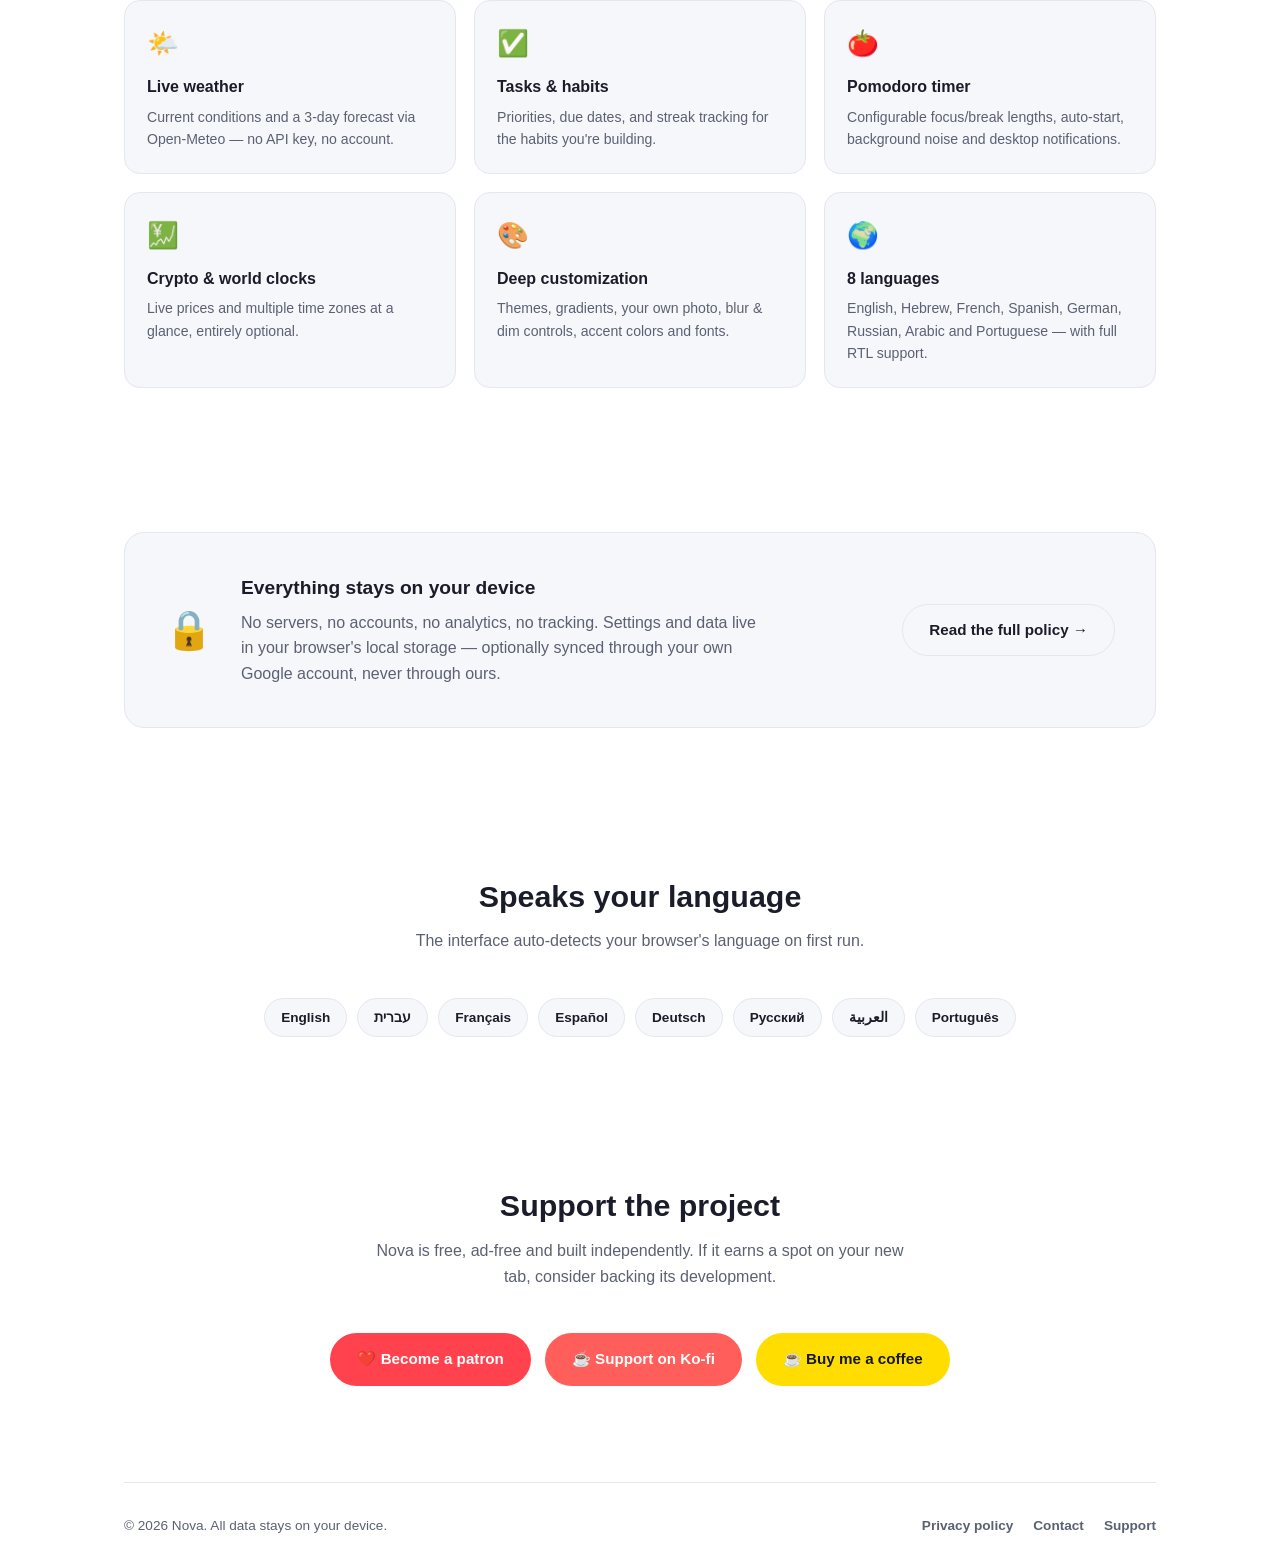
==== commit 12fd4c40: "Link the Chrome Web Store listing instead of "coming soon" Nova 2.0.0 has been live on the Chrome We" ====
--- a/index.html
+++ b/index.html
@@ -177,10 +177,10 @@
     <h1>Your new tab,<br/><span class="grad-text">reimagined.</span></h1>
     <p class="sub">Nova turns every new tab into a calm, personal dashboard — clock, weather, tasks, focus timer and smart search in one place. No accounts, no tracking, no servers. Just your data, on your device.</p>
     <div class="cta-row">
-      <span class="btn btn-primary">🧭 Coming soon to the Chrome Web Store</span>
+      <a class="btn btn-primary" href="https://chromewebstore.google.com/detail/nova-%E2%80%94-my-homepage/imkkbleomhifdfgbnipinlbpmcemfbdp" rel="noopener">🧭 Get it on the Chrome Web Store</a>
       <a class="btn patreon" href="#support">❤️ Support development</a>
     </div>
-    <p class="status-note">Built by an independent developer, in active development — 8 languages and counting.</p>
+    <p class="status-note">Built by an independent developer, in active development — 18 languages and counting.</p>
 
     <div class="preview" aria-hidden="true">
       <div class="preview-topbar">
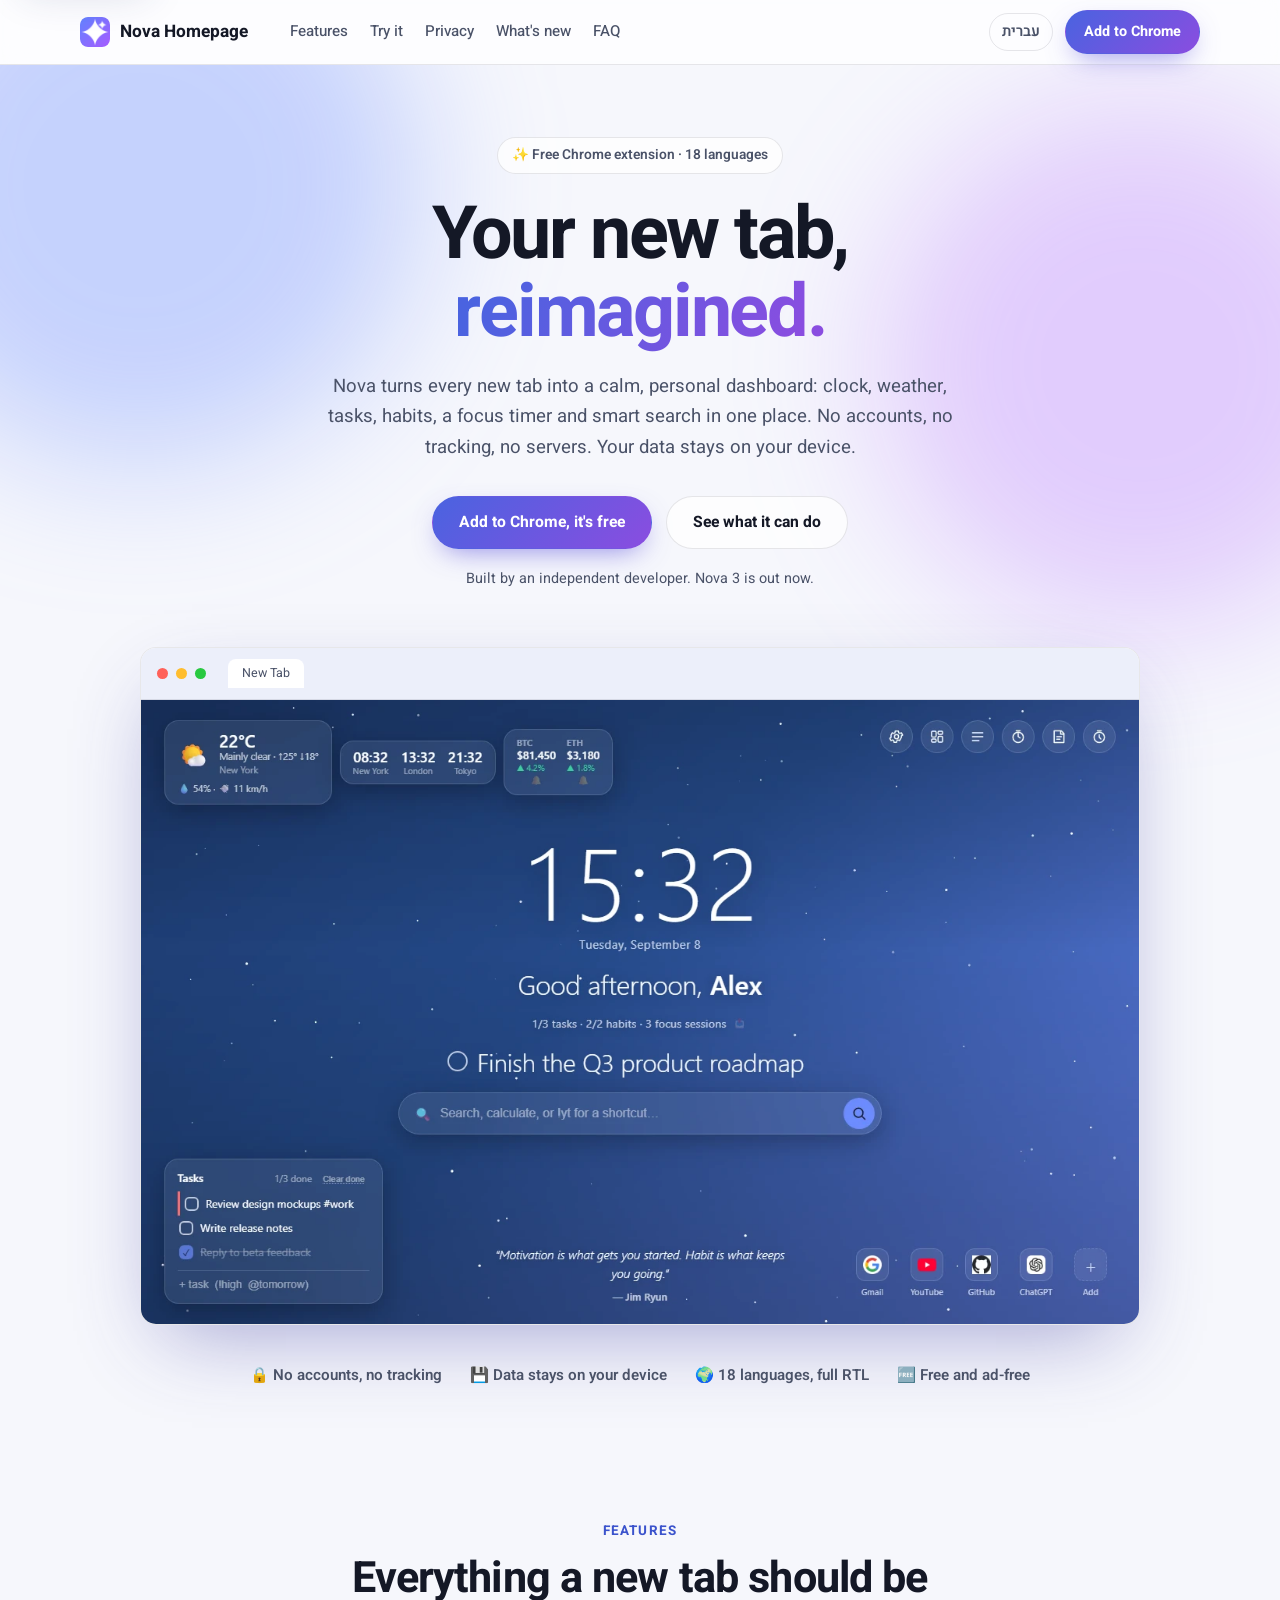
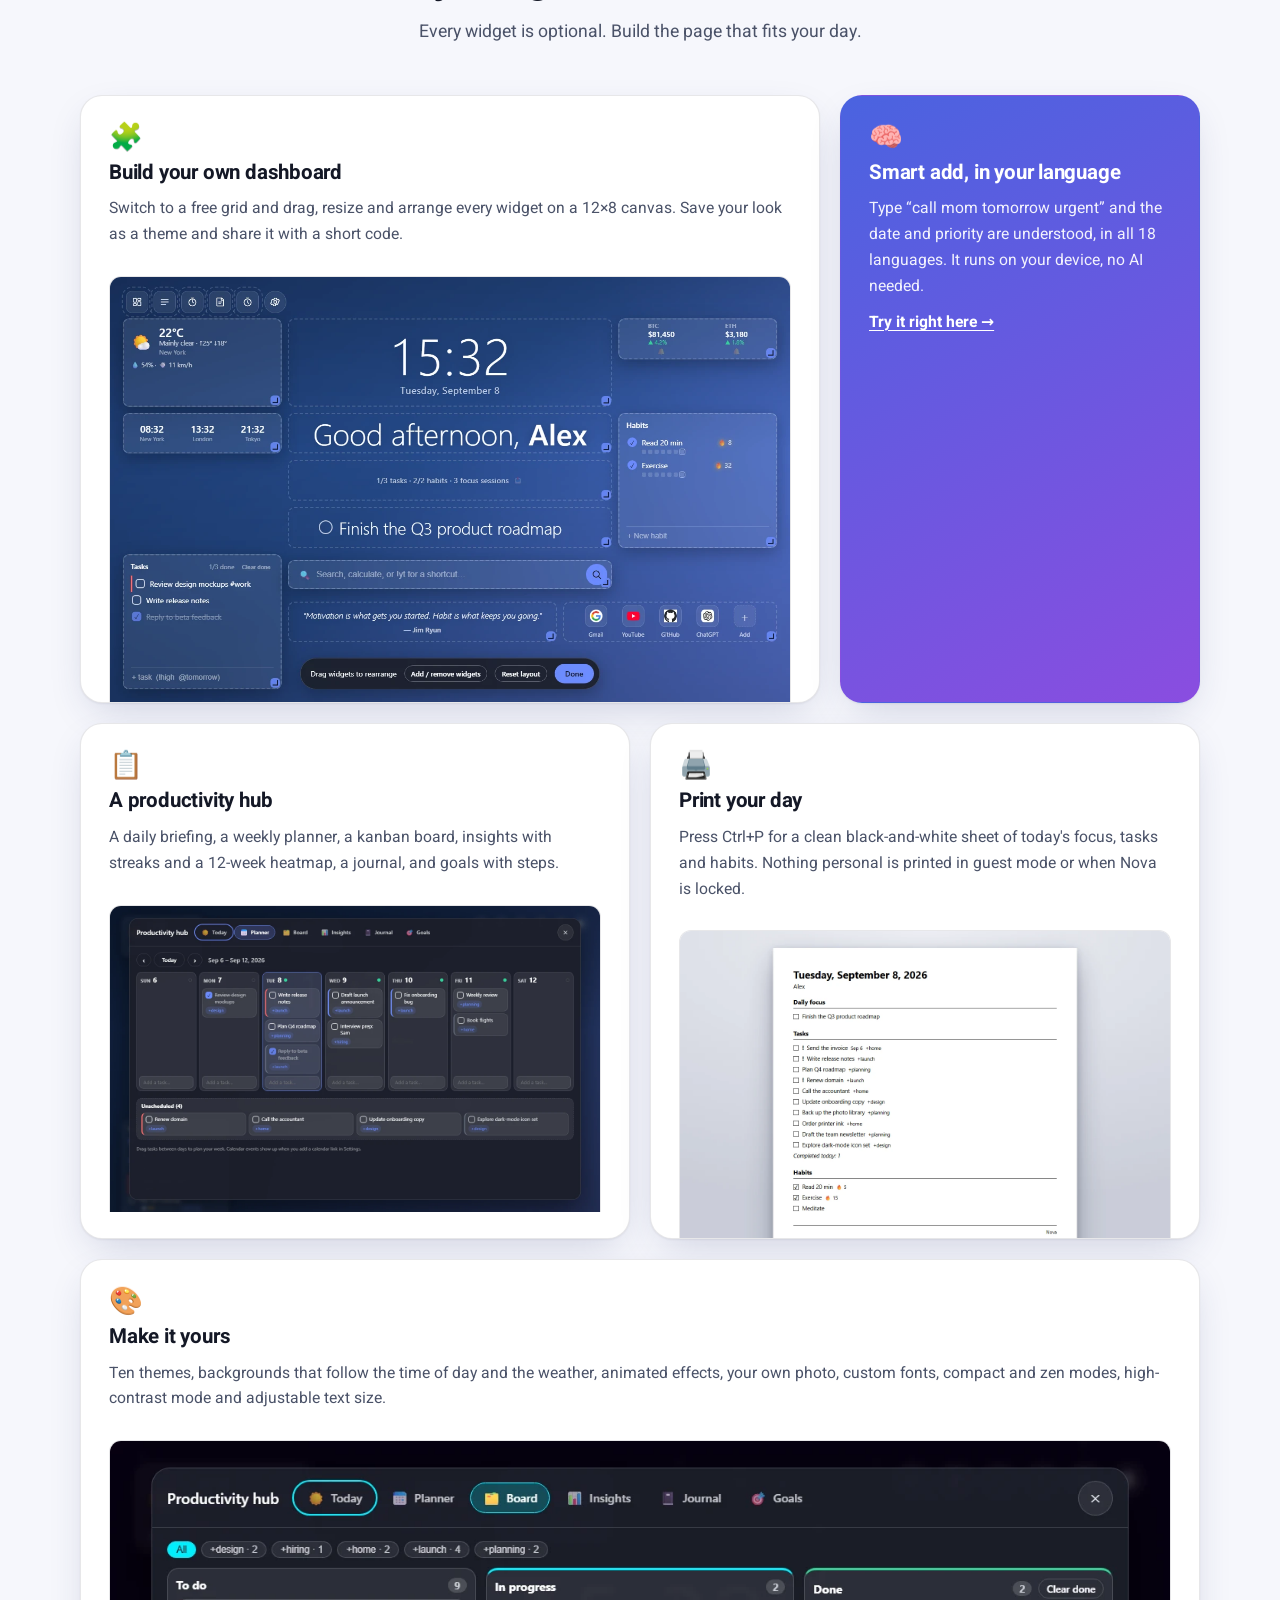
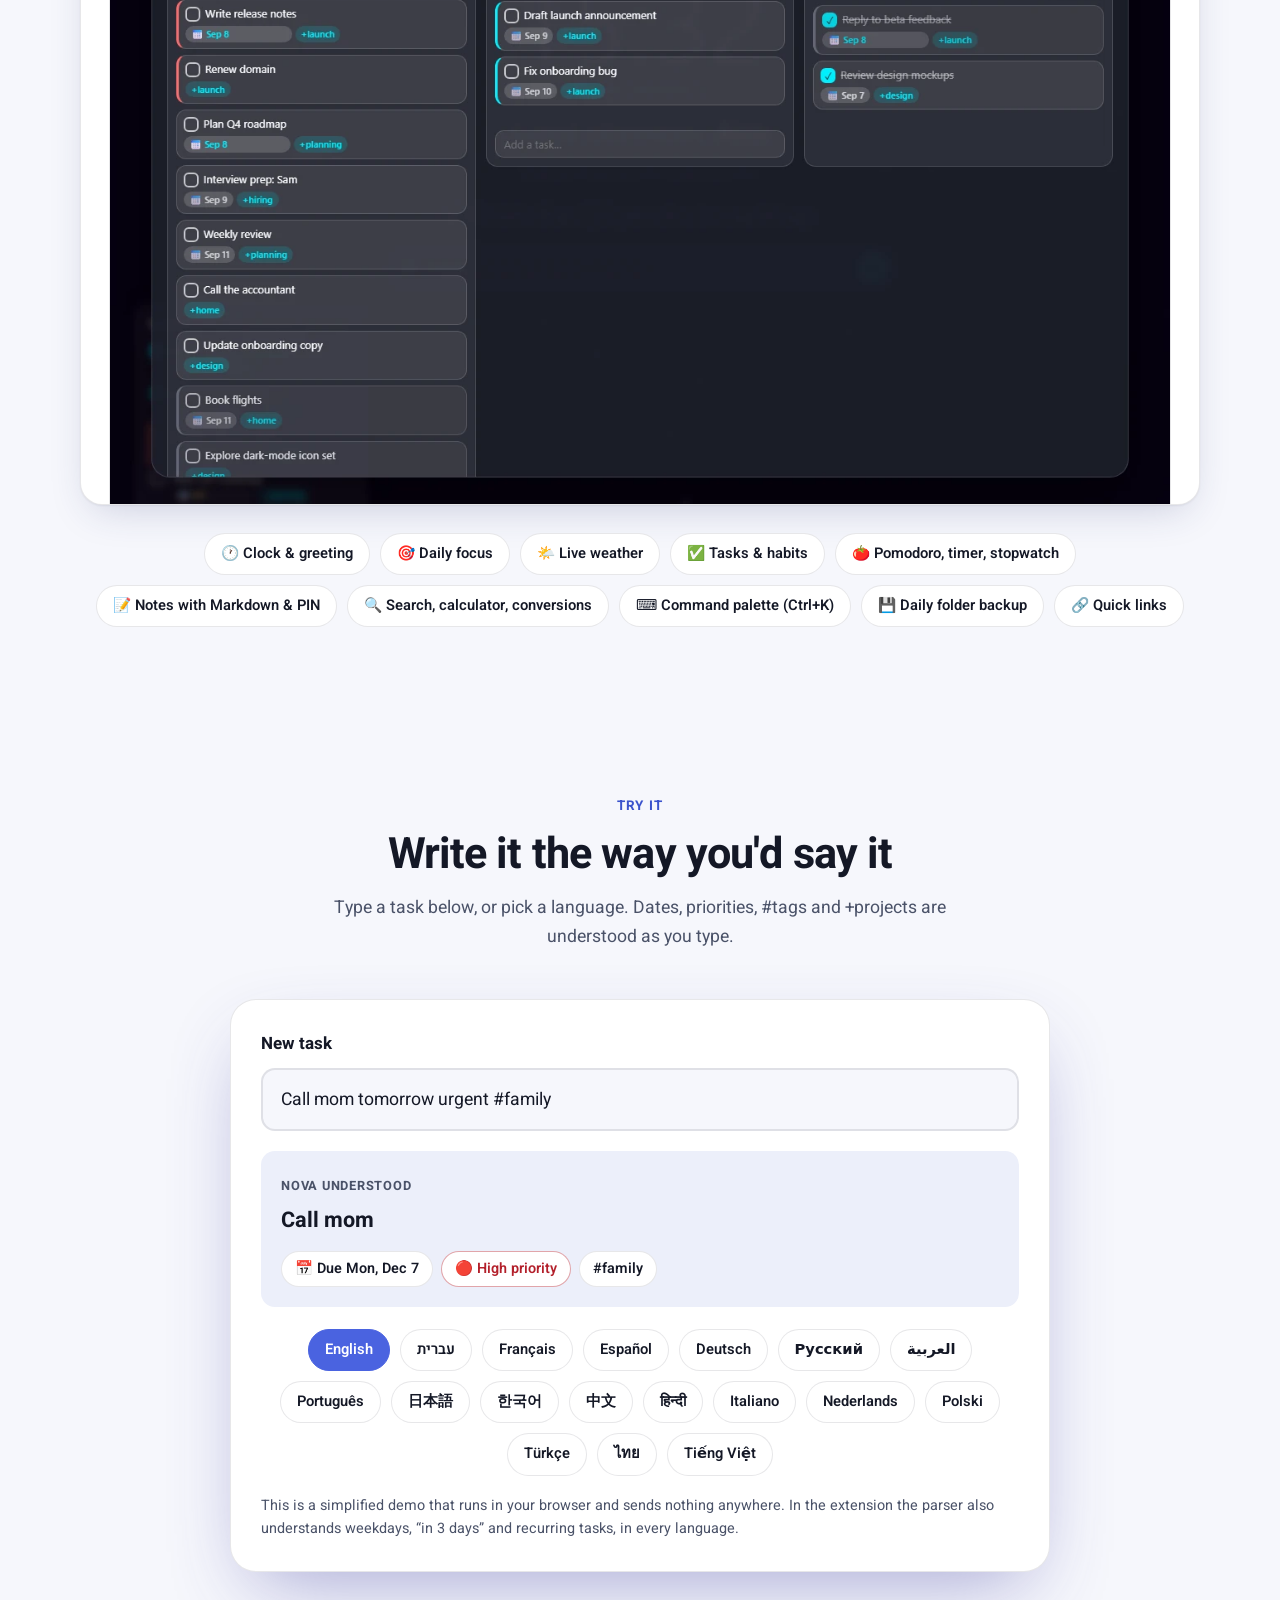
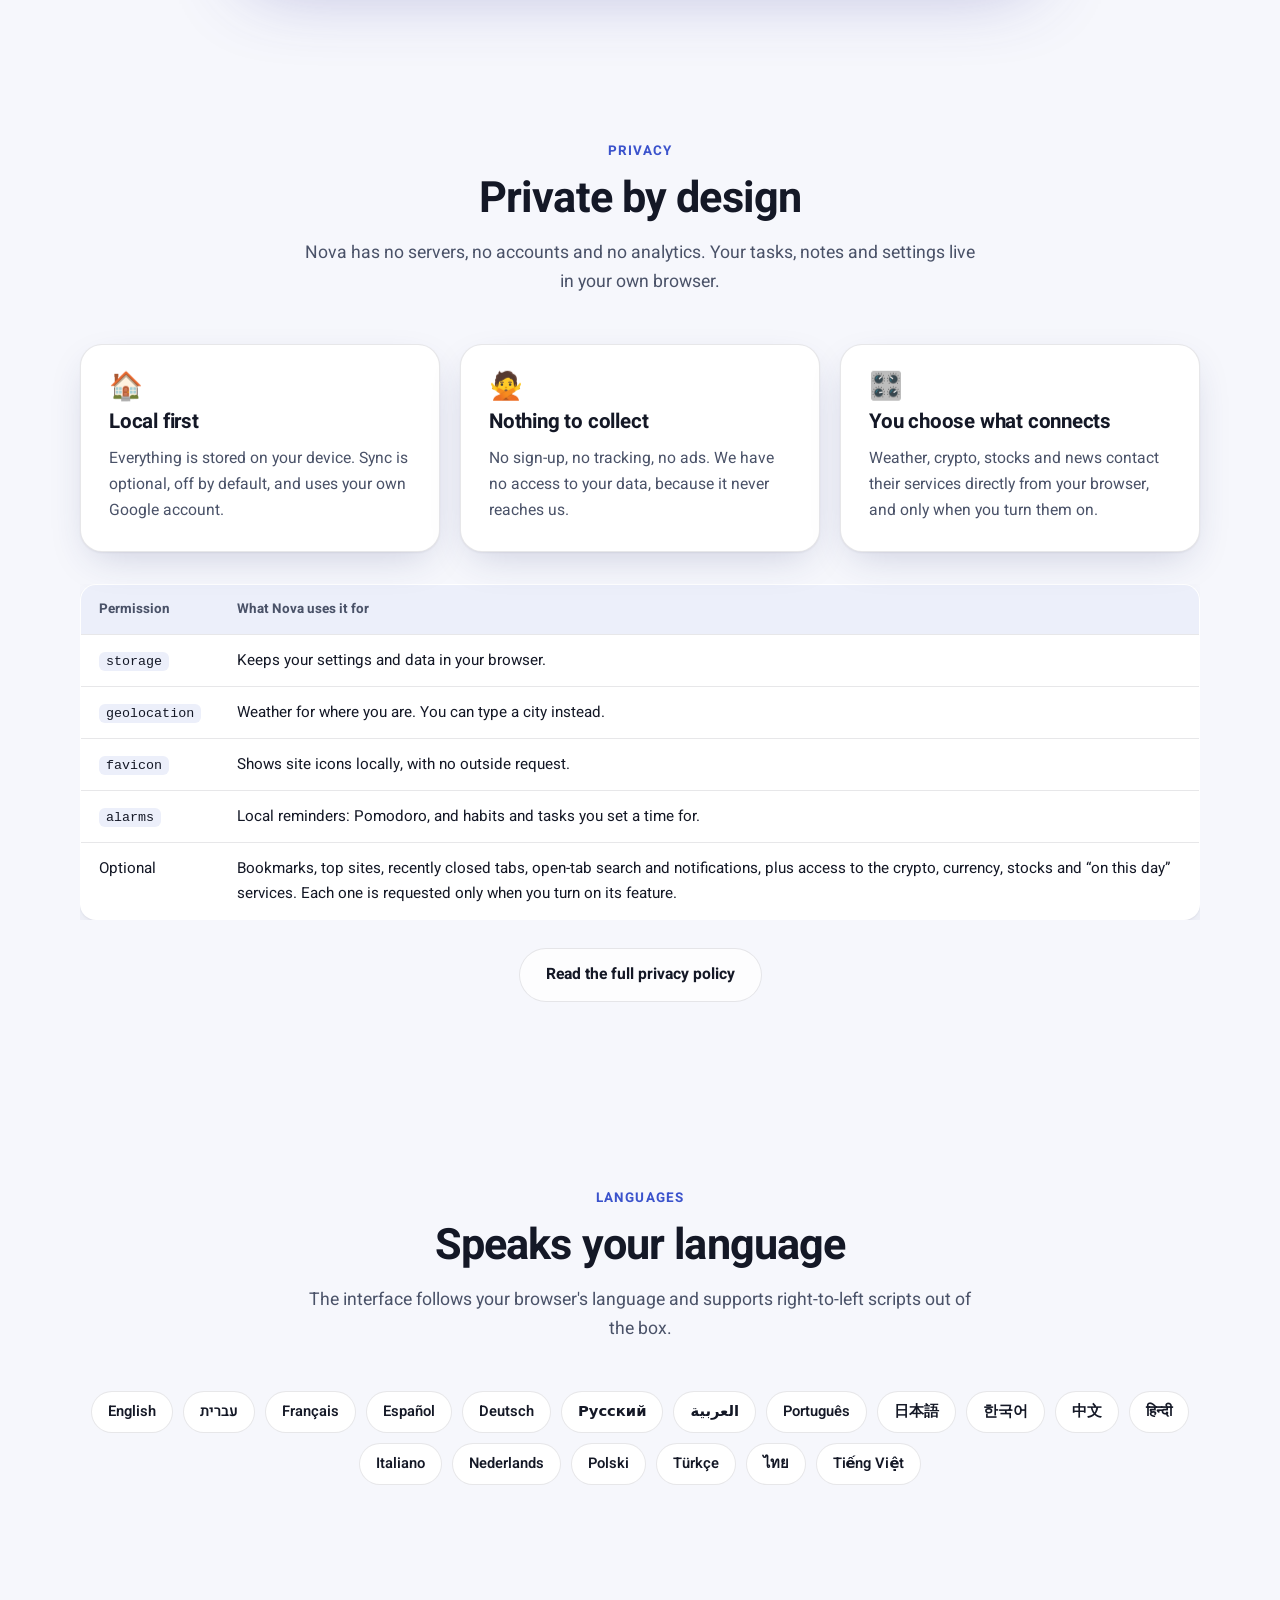
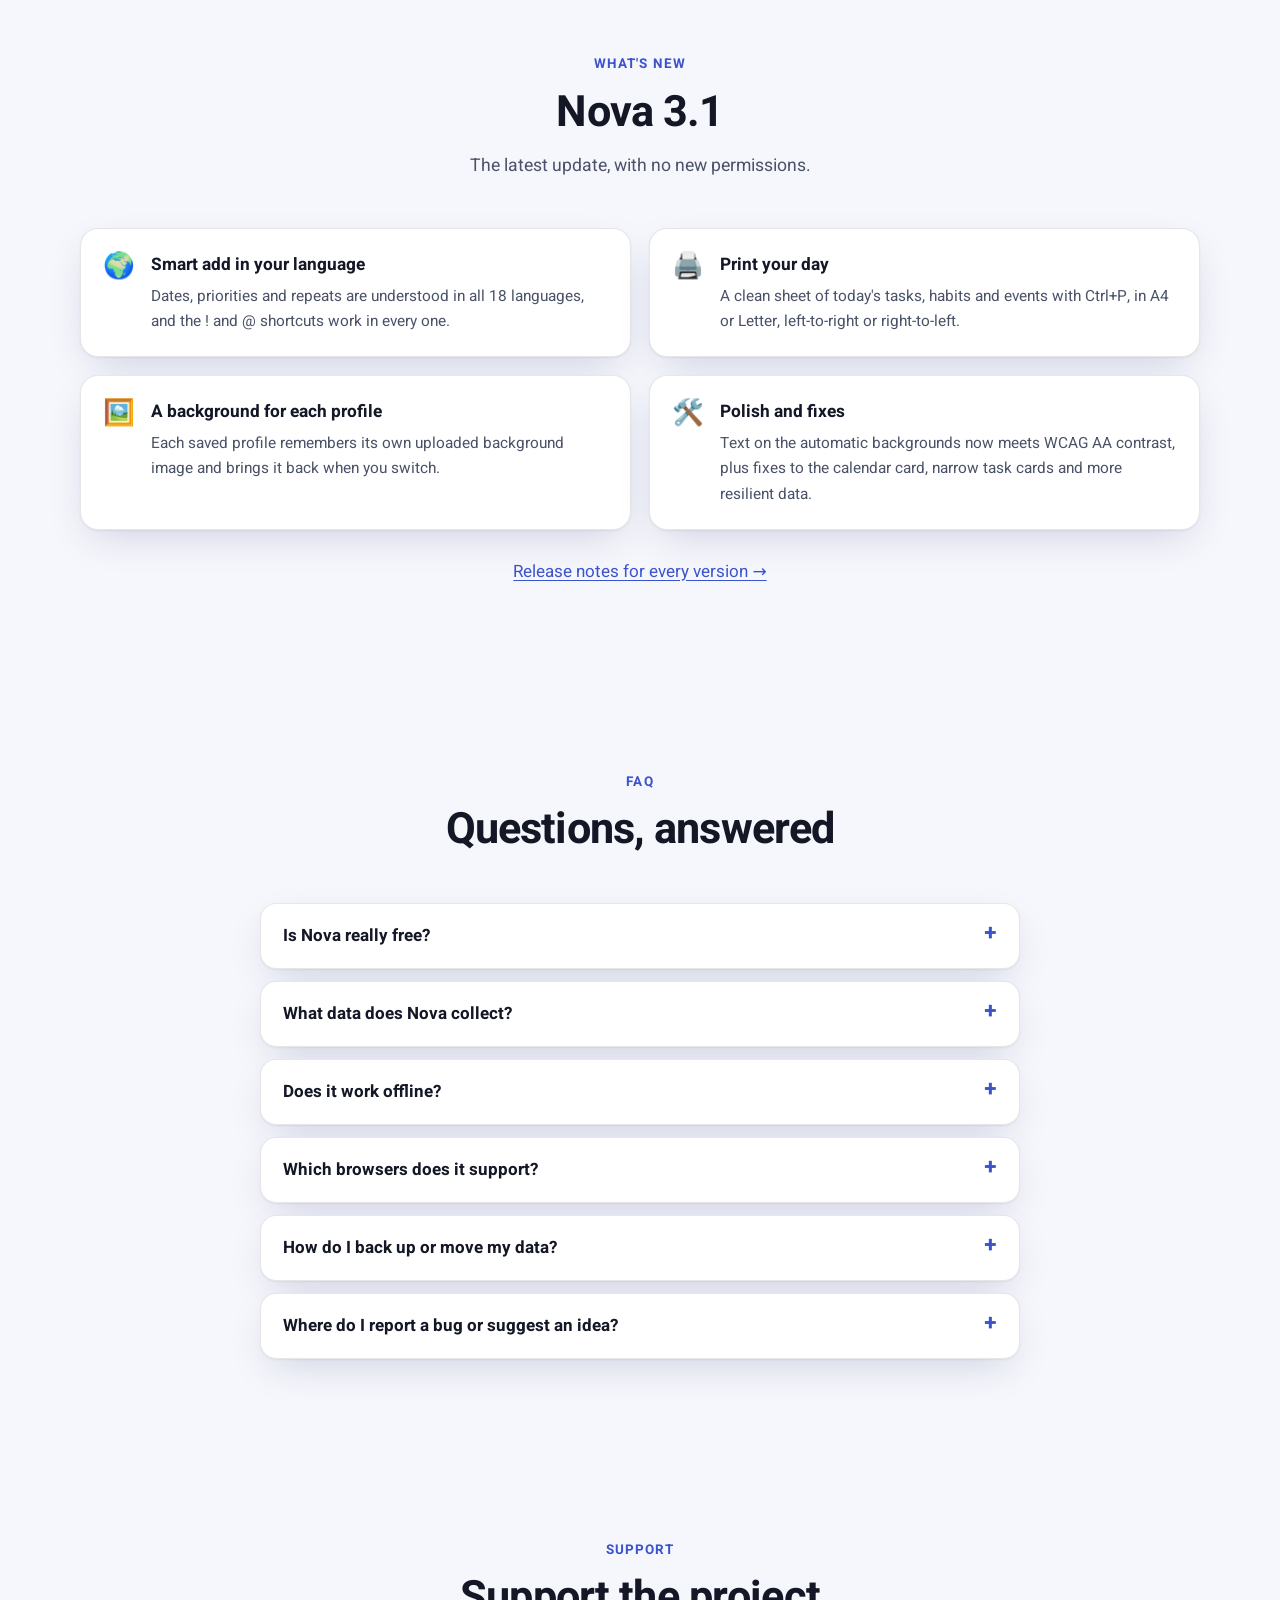
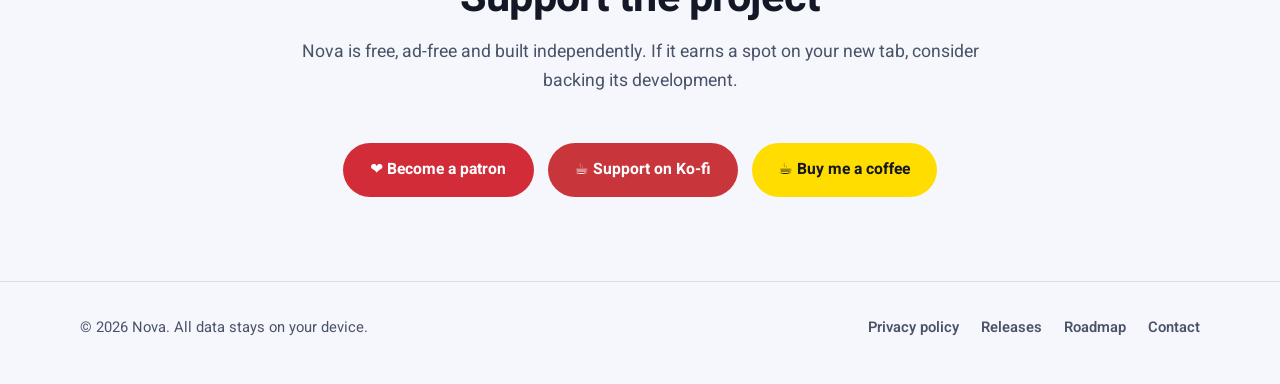
==== commit b6d2610c: "site: redesign (en + he), real screenshots, smart-add demo, privacy page re-skin, 3.1 docs - New lan" ====
--- a/index.html
+++ b/index.html
@@ -1,266 +1,250 @@
 <!DOCTYPE html>
-<html lang="en">
+<html lang="en" dir="ltr">
 <head>
 <meta charset="UTF-8" />
-<meta name="viewport" content="width=device-width, initial-scale=1.0" />
-<title>Nova Homepage — a beautiful, private new-tab page</title>
-<meta name="description" content="Nova Homepage replaces your new-tab page with a personal, privacy-first dashboard: clock, weather, tasks, Pomodoro timer, smart search and more — all data stays on your device." />
-<meta property="og:title" content="Nova Homepage" />
-<meta property="og:description" content="A beautiful, private new-tab page for Chrome. No accounts, no tracking, no servers." />
+<meta name="viewport" content="width=device-width, initial-scale=1" />
+<meta http-equiv="Content-Security-Policy" content="default-src 'none'; img-src 'self' data:; style-src 'self'; font-src 'self'; script-src 'self'; connect-src 'none'; base-uri 'none'; form-action 'none'" />
+<title>Nova Homepage: a beautiful, private new-tab page for Chrome</title>
+<meta name="description" content="Nova turns every new tab into a calm, private dashboard: clock, weather, tasks, habits, focus timer and smart search. Free, in 18 languages, with no accounts, no tracking and no servers." />
+<link rel="canonical" href="https://drummingbird1.github.io/nova-privacy/" />
+<link rel="alternate" hreflang="en" href="https://drummingbird1.github.io/nova-privacy/" />
+<link rel="alternate" hreflang="he" href="https://drummingbird1.github.io/nova-privacy/he/" />
+<link rel="alternate" hreflang="x-default" href="https://drummingbird1.github.io/nova-privacy/" />
+<link rel="icon" type="image/svg+xml" href="assets/favicon.svg" />
+<link rel="apple-touch-icon" href="assets/icon-128.png" />
+<meta name="theme-color" content="#4a63e0" />
 <meta property="og:type" content="website" />
+<meta property="og:site_name" content="Nova Homepage" />
+<meta property="og:title" content="Nova Homepage: your new tab, reimagined" />
+<meta property="og:description" content="A calm, private dashboard for every new tab. Free, 18 languages, no accounts, no tracking, no servers." />
 <meta property="og:url" content="https://drummingbird1.github.io/nova-privacy/" />
-<style>
-  :root {
-    color-scheme: light dark;
-    --accent: #6c8cff;
-    --accent2: #ac5eff;
-    --text: #1a1d29;
-    --muted: #5b6172;
-    --border: #e5e7ee;
-    --bg: #ffffff;
-    --card: #f6f7fb;
-  }
-  @media (prefers-color-scheme: dark) {
-    :root {
-      --text: #eef0f6;
-      --muted: #a7acbd;
-      --border: #262a38;
-      --bg: #0f1117;
-      --card: #171a24;
-    }
-  }
-  * { box-sizing: border-box; }
-  html { scroll-behavior: smooth; }
-  body {
-    margin: 0;
-    background: var(--bg);
-    color: var(--text);
-    font-family: -apple-system, BlinkMacSystemFont, "Segoe UI", Roboto, Helvetica, Arial, sans-serif;
-    line-height: 1.6;
-  }
-  a { color: inherit; }
-  .wrap { max-width: 1080px; margin: 0 auto; padding-inline: 24px; }
-
-  /* ---- nav ---- */
-  nav {
-    display: flex; align-items: center; justify-content: space-between;
-    padding: 20px 0;
-  }
-  .brand { display: flex; align-items: center; gap: 10px; font-weight: 700; font-size: 1.05rem; text-decoration: none; }
-  .brand svg { width: 26px; height: 26px; }
-  .nav-links { display: flex; gap: 28px; font-size: 0.92rem; font-weight: 600; }
-  .nav-links a { text-decoration: none; color: var(--muted); }
-  .nav-links a:hover { color: var(--text); }
-
-  /* ---- hero ---- */
-  .hero { text-align: center; padding: 64px 0 56px; }
-  .hero .mark { width: 96px; height: 96px; margin: 0 auto 20px; }
-  .hero h1 {
-    font-size: clamp(2.2rem, 5vw, 3.4rem);
-    margin: 0 0 14px;
-    letter-spacing: -0.02em;
-  }
-  .hero .grad-text {
-    background: linear-gradient(135deg, var(--accent), var(--accent2));
-    -webkit-background-clip: text; background-clip: text; color: transparent;
-  }
-  .hero p.sub {
-    max-width: 560px; margin: 0 auto 32px;
-    color: var(--muted); font-size: 1.1rem;
-  }
-  .cta-row { display: flex; gap: 14px; justify-content: center; flex-wrap: wrap; }
-  .btn {
-    display: inline-flex; align-items: center; gap: 8px;
-    padding: 13px 26px; border-radius: 999px; font-weight: 700; font-size: 0.95rem;
-    text-decoration: none; border: 1px solid transparent; cursor: default;
-  }
-  .btn-primary { background: linear-gradient(135deg, var(--accent), var(--accent2)); color: #fff; }
-  .btn-ghost { border-color: var(--border); color: var(--text); }
-  .btn-ghost:hover { background: var(--card); }
-  .btn.patreon, .btn.kofi, .btn.buymeacoffee { color: #fff; cursor: pointer; }
-  .btn.patreon:hover, .btn.kofi:hover, .btn.buymeacoffee:hover { filter: brightness(1.08); }
-  .btn.patreon { background: #ff424d; }
-  .btn.kofi { background: #ff5e5b; }
-  .btn.buymeacoffee { background: #ffdd00; color: #15181f; }
-  .status-note { margin-top: 14px; font-size: 0.85rem; color: var(--muted); }
-
-  /* ---- preview card (CSS mockup, not a screenshot — stays accurate) ---- */
-  .preview {
-    margin: 48px auto 0; max-width: 760px;
-    border-radius: 20px; overflow: hidden;
-    background: linear-gradient(135deg, #3457d5 0%, #7b4de0 60%, #ac5eff 100%);
-    box-shadow: 0 30px 80px -20px rgba(90, 70, 200, 0.45);
-    aspect-ratio: 16/9.2; position: relative; padding: 26px;
-  }
-  .preview-topbar { display: flex; justify-content: space-between; }
-  .pill { background: rgba(255,255,255,.16); border-radius: 12px; padding: 10px 14px; color: #fff; font-size: 0.78rem; }
-  .pill b { display: block; font-size: 1.05rem; }
-  .preview-center { position: absolute; inset: 0; display: flex; flex-direction: column; align-items: center; justify-content: center; color: #fff; }
-  .preview-center .time { font-size: 2.6rem; font-weight: 700; letter-spacing: -1px; }
-  .preview-center .greet { font-size: 0.95rem; opacity: .92; margin-top: 4px; }
-  .preview-search { margin-top: 16px; background: rgba(255,255,255,.18); border-radius: 999px; width: min(70%, 320px); padding: 10px 16px; font-size: 0.8rem; color: rgba(255,255,255,.85); }
-  .preview-bottom { position: absolute; bottom: 26px; left: 26px; right: 26px; display: flex; justify-content: space-between; gap: 10px; }
-  .card-chip { background: rgba(255,255,255,.14); border-radius: 12px; padding: 10px 12px; color: #fff; font-size: 0.72rem; min-width: 90px; }
-
-  /* ---- features ---- */
-  .section { padding: 72px 0; }
-  .section h2 { font-size: 1.9rem; text-align: center; margin: 0 0 8px; }
-  .section .lead { text-align: center; color: var(--muted); max-width: 540px; margin: 0 auto 44px; }
-  .grid { display: grid; grid-template-columns: repeat(3, 1fr); gap: 18px; }
-  @media (max-width: 760px) { .grid { grid-template-columns: 1fr 1fr; } }
-  @media (max-width: 520px) { .grid { grid-template-columns: 1fr; } }
-  .feature {
-    background: var(--card); border: 1px solid var(--border); border-radius: 16px;
-    padding: 22px;
-  }
-  .feature .ico { font-size: 1.6rem; margin-bottom: 10px; }
-  .feature h3 { margin: 0 0 6px; font-size: 1rem; }
-  .feature p { margin: 0; color: var(--muted); font-size: 0.88rem; }
-
-  /* ---- privacy strip ---- */
-  .privacy-strip {
-    background: var(--card); border: 1px solid var(--border); border-radius: 20px;
-    padding: 40px; display: flex; align-items: center; gap: 28px; flex-wrap: wrap;
-  }
-  .privacy-strip .ico-big { font-size: 2.4rem; }
-  .privacy-strip h3 { margin: 0 0 6px; font-size: 1.2rem; }
-  .privacy-strip p { margin: 0; color: var(--muted); max-width: 520px; }
-  .privacy-strip .link-cta { margin-inline-start: auto; white-space: nowrap; }
-
-  /* ---- languages ---- */
-  .lang-row { display: flex; flex-wrap: wrap; gap: 10px; justify-content: center; }
-  .lang-chip { background: var(--card); border: 1px solid var(--border); border-radius: 999px; padding: 8px 16px; font-size: 0.85rem; font-weight: 600; }
-
-  /* ---- support ---- */
-  .support { text-align: center; }
-
-  footer {
-    border-top: 1px solid var(--border);
-    padding: 32px 0; margin-top: 24px;
-    display: flex; justify-content: space-between; align-items: center; flex-wrap: wrap; gap: 12px;
-    color: var(--muted); font-size: 0.85rem;
-  }
-  footer a { text-decoration: none; font-weight: 600; color: var(--muted); }
-  footer a:hover { color: var(--text); }
-  .footer-links { display: flex; gap: 20px; }
-</style>
+<meta property="og:image" content="https://drummingbird1.github.io/nova-privacy/assets/og.png" />
+<meta property="og:image:width" content="1200" />
+<meta property="og:image:height" content="630" />
+<meta name="twitter:card" content="summary_large_image" />
+<link rel="stylesheet" href="assets/site.css" />
+<script type="application/ld+json">
+{"@context":"https://schema.org","@type":"SoftwareApplication","name":"Nova Homepage","applicationCategory":"ProductivityApplication","operatingSystem":"Chrome","description":"A private new-tab dashboard for Chrome: clock, weather, tasks, habits, focus timer and smart search. No accounts, no tracking, no servers.","url":"https://drummingbird1.github.io/nova-privacy/","downloadUrl":"https://chromewebstore.google.com/detail/nova-%E2%80%94-my-homepage/imkkbleomhifdfgbnipinlbpmcemfbdp","inLanguage":["en","he","fr","es","de","ru","ar","pt","ja","ko","zh","hi","it","nl","pl","tr","th","vi"],"offers":{"@type":"Offer","price":"0","priceCurrency":"USD"}}
+</script>
 </head>
 <body>
-
-<div class="wrap">
-  <nav>
-    <a class="brand" href="./">
-      <svg viewBox="0 0 100 100" xmlns="http://www.w3.org/2000/svg">
-        <defs><linearGradient id="ng" x1="0" y1="0" x2="1" y2="1">
-          <stop offset="0" stop-color="#6c8cff"/><stop offset="1" stop-color="#ac5eff"/>
-        </linearGradient></defs>
-        <rect width="100" height="100" rx="24" fill="url(#ng)"/>
-        <path d="M50 18 C50 38 62 50 82 50 C62 50 50 62 50 82 C50 62 38 50 18 50 C38 50 50 38 50 18 Z" fill="#fff"/>
-      </svg>
-      Nova Homepage
-    </a>
-    <div class="nav-links">
+<a class="skip" href="#main">Skip to content</a>
+
+<header class="nav">
+  <div class="wrap nav-in">
+    <a class="brand" href="./"><img src="assets/icon-128.png" alt="" width="30" height="30" />Nova Homepage</a>
+    <nav class="nav-links" aria-label="Sections">
       <a href="#features">Features</a>
+      <a href="#try">Try it</a>
       <a href="#privacy">Privacy</a>
-      <a href="privacy.html">Full policy</a>
-      <a href="#support">Support</a>
-    </div>
-  </nav>
-
+      <a href="#new">What's new</a>
+      <a href="#faq">FAQ</a>
+    </nav>
+    <div class="nav-end">
+      <a class="lang-switch" href="he/" hreflang="he" lang="he">עברית</a>
+      <a class="btn btn-primary btn-sm" href="https://chromewebstore.google.com/detail/nova-%E2%80%94-my-homepage/imkkbleomhifdfgbnipinlbpmcemfbdp" rel="noopener">Add to Chrome</a>
+    </div>
+  </div>
+</header>
+
+<main id="main">
   <section class="hero">
-    <svg class="mark" viewBox="0 0 100 100" xmlns="http://www.w3.org/2000/svg">
-      <defs><linearGradient id="hg" x1="0" y1="0" x2="1" y2="1">
-        <stop offset="0" stop-color="#6c8cff"/><stop offset="1" stop-color="#ac5eff"/>
-      </linearGradient></defs>
-      <path d="M50 10 C50 34 66 50 90 50 C66 50 50 66 50 90 C50 66 34 50 10 50 C34 50 50 34 50 10 Z" fill="url(#hg)"/>
-    </svg>
-    <h1>Your new tab,<br/><span class="grad-text">reimagined.</span></h1>
-    <p class="sub">Nova turns every new tab into a calm, personal dashboard — clock, weather, tasks, focus timer and smart search in one place. No accounts, no tracking, no servers. Just your data, on your device.</p>
-    <div class="cta-row">
-      <a class="btn btn-primary" href="https://chromewebstore.google.com/detail/nova-%E2%80%94-my-homepage/imkkbleomhifdfgbnipinlbpmcemfbdp" rel="noopener">🧭 Get it on the Chrome Web Store</a>
-      <a class="btn patreon" href="#support">❤️ Support development</a>
-    </div>
-    <p class="status-note">Built by an independent developer, in active development — 18 languages and counting.</p>
-
-    <div class="preview" aria-hidden="true">
-      <div class="preview-topbar">
-        <div class="pill">☀️ <b>22°C</b> New York</div>
-        <div class="pill">₿ <b>$61,245</b> +2.3%</div>
-      </div>
-      <div class="preview-center">
-        <div class="time">15:32</div>
-        <div class="greet">Good afternoon, Alex</div>
-        <div class="preview-search">🔍 Search, calculate, or !yt for a shortcut…</div>
-      </div>
-      <div class="preview-bottom">
-        <div class="card-chip">✅ Tasks<br/>2/3 done</div>
-        <div class="card-chip">„The harder you work…”<br/>— Proverb</div>
-        <div class="card-chip">🔥 Habits<br/>Read · 5 day streak</div>
+    <div class="wrap">
+      <span class="eyebrow">✨ Free Chrome extension · 18 languages</span>
+      <h1>Your new tab,<br /><span class="grad">reimagined.</span></h1>
+      <p class="sub">Nova turns every new tab into a calm, personal dashboard: clock, weather, tasks, habits, a focus timer and smart search in one place. No accounts, no tracking, no servers. Your data stays on your device.</p>
+      <div class="cta-row">
+        <a class="btn btn-primary" href="https://chromewebstore.google.com/detail/nova-%E2%80%94-my-homepage/imkkbleomhifdfgbnipinlbpmcemfbdp" rel="noopener">Add to Chrome, it's free</a>
+        <a class="btn btn-ghost" href="#features">See what it can do</a>
+      </div>
+      <p class="fine">Built by an independent developer. Nova 3 is out now.</p>
+
+      <figure class="frame" aria-label="Nova's new-tab dashboard">
+        <div class="frame-bar" aria-hidden="true"><i></i><i></i><i></i><span class="frame-tab">New Tab</span></div>
+        <img src="assets/shots/en/dashboard.webp" width="1280" height="800" alt="Nova dashboard with a large clock, a greeting, today's focus, a search bar, weather, world clocks, a task list and quick links over a starry blue background" />
+      </figure>
+
+      <div class="trust">
+        <span>🔒 No accounts, no tracking</span>
+        <span>💾 Data stays on your device</span>
+        <span>🌍 18 languages, full RTL</span>
+        <span>🆓 Free and ad-free</span>
       </div>
     </div>
   </section>
 
   <section class="section" id="features">
-    <h2>Everything a new tab should be</h2>
-    <p class="lead">Every widget is optional — build the page that fits your day.</p>
-    <div class="grid">
-      <div class="feature"><div class="ico">🕐</div><h3>Clock &amp; greeting</h3><p>A clean clock, date and a greeting that adapts to the time of day.</p></div>
-      <div class="feature"><div class="ico">🎯</div><h3>Daily focus</h3><p>One question every morning: what matters most today?</p></div>
-      <div class="feature"><div class="ico">🔍</div><h3>Smart search</h3><p>Google, Bing, DuckDuckGo, Brave and more, plus a built-in calculator, unit converter and !bang shortcuts.</p></div>
-      <div class="feature"><div class="ico">🌤️</div><h3>Live weather</h3><p>Current conditions and a 3-day forecast via Open-Meteo — no API key, no account.</p></div>
-      <div class="feature"><div class="ico">✅</div><h3>Tasks &amp; habits</h3><p>Priorities, due dates, and streak tracking for the habits you're building.</p></div>
-      <div class="feature"><div class="ico">🍅</div><h3>Pomodoro timer</h3><p>Configurable focus/break lengths, auto-start, background noise and desktop notifications.</p></div>
-      <div class="feature"><div class="ico">💹</div><h3>Crypto &amp; world clocks</h3><p>Live prices and multiple time zones at a glance, entirely optional.</p></div>
-      <div class="feature"><div class="ico">🎨</div><h3>Deep customization</h3><p>Themes, gradients, your own photo, blur &amp; dim controls, accent colors and fonts.</p></div>
-      <div class="feature"><div class="ico">🌍</div><h3>8 languages</h3><p>English, Hebrew, French, Spanish, German, Russian, Arabic and Portuguese — with full RTL support.</p></div>
+    <div class="wrap">
+      <div class="section-head">
+        <span class="kicker">Features</span>
+        <h2>Everything a new tab should be</h2>
+        <p>Every widget is optional. Build the page that fits your day.</p>
+      </div>
+      <div class="bento">
+        <article class="tile t-wide t-img">
+          <span class="ico" aria-hidden="true">🧩</span>
+          <h3>Build your own dashboard</h3>
+          <p>Switch to a free grid and drag, resize and arrange every widget on a 12×8 canvas. Save your look as a theme and share it with a short code.</p>
+          <img src="assets/shots/en/builder.webp" width="1280" height="800" loading="lazy" alt="Nova in edit mode: widgets with dashed outlines and resize handles, and a bar reading Drag widgets to rearrange" />
+        </article>
+        <article class="tile t-narrow t-accent">
+          <span class="ico" aria-hidden="true">🧠</span>
+          <h3>Smart add, in your language</h3>
+          <p>Type “call mom tomorrow urgent” and the date and priority are understood, in all 18 languages. It runs on your device, no AI needed.</p>
+          <p><a href="#try">Try it right here →</a></p>
+        </article>
+        <article class="tile t-half t-img">
+          <span class="ico" aria-hidden="true">📋</span>
+          <h3>A productivity hub</h3>
+          <p>A daily briefing, a weekly planner, a kanban board, insights with streaks and a 12-week heatmap, a journal, and goals with steps.</p>
+          <img src="assets/shots/en/planner.webp" width="1280" height="800" loading="lazy" alt="The productivity hub showing a weekly planner with tasks arranged across the days of the week" />
+        </article>
+        <article class="tile t-half t-img">
+          <span class="ico" aria-hidden="true">🖨️</span>
+          <h3>Print your day</h3>
+          <p>Press Ctrl+P for a clean black-and-white sheet of today's focus, tasks and habits. Nothing personal is printed in guest mode or when Nova is locked.</p>
+          <img src="assets/shots/en/print.webp" width="1280" height="800" loading="lazy" alt="A printed A4 sheet listing the daily focus, ten tasks and three habits" />
+        </article>
+        <article class="tile t-full t-img">
+          <span class="ico" aria-hidden="true">🎨</span>
+          <h3>Make it yours</h3>
+          <p>Ten themes, backgrounds that follow the time of day and the weather, animated effects, your own photo, custom fonts, compact and zen modes, high-contrast mode and adjustable text size.</p>
+          <img src="assets/shots/en/board.webp" width="1280" height="800" loading="lazy" alt="A kanban board in a dark neon theme with To do, In progress and Done columns" />
+        </article>
+      </div>
+      <div class="chips more-row" aria-label="More features">
+        <span class="chip">🕐 Clock &amp; greeting</span><span class="chip">🎯 Daily focus</span><span class="chip">🌤️ Live weather</span>
+        <span class="chip">✅ Tasks &amp; habits</span><span class="chip">🍅 Pomodoro, timer, stopwatch</span><span class="chip">📝 Notes with Markdown &amp; PIN</span>
+        <span class="chip">🔍 Search, calculator, conversions</span><span class="chip">⌨️ Command palette (Ctrl+K)</span><span class="chip">💾 Daily folder backup</span><span class="chip">🔗 Quick links</span>
+      </div>
+    </div>
+  </section>
+
+  <section class="section" id="try">
+    <div class="wrap">
+      <div class="section-head">
+        <span class="kicker">Try it</span>
+        <h2>Write it the way you'd say it</h2>
+        <p>Type a task below, or pick a language. Dates, priorities, #tags and +projects are understood as you type.</p>
+      </div>
+      <div class="demo" id="demo" data-due="Due" data-high="High priority" data-none="Nothing detected yet. Try adding a day, or the word “urgent”.">
+        <label for="demoInput">New task</label>
+        <input id="demoInput" type="text" dir="auto" autocomplete="off" spellcheck="false" />
+        <div class="demo-out" aria-live="polite">
+          <span class="lbl">Nova understood</span>
+          <div class="demo-title" id="demoTitle"></div>
+          <div class="pills" id="demoPills"></div>
+        </div>
+        <div class="chips demo-langs" id="demoLangs" role="group" aria-label="Example in another language"></div>
+        <p class="demo-note">This is a simplified demo that runs in your browser and sends nothing anywhere. In the extension the parser also understands weekdays, “in 3 days” and recurring tasks, in every language.</p>
+      </div>
     </div>
   </section>
 
   <section class="section" id="privacy">
-    <div class="privacy-strip">
-      <div class="ico-big">🔒</div>
-      <div>
-        <h3>Everything stays on your device</h3>
-        <p>No servers, no accounts, no analytics, no tracking. Settings and data live in your browser's local storage — optionally synced through your own Google account, never through ours.</p>
-      </div>
-      <a class="btn btn-ghost link-cta" href="privacy.html">Read the full policy →</a>
-    </div>
-  </section>
-
-  <section class="section">
-    <h2>Speaks your language</h2>
-    <p class="lead">The interface auto-detects your browser's language on first run.</p>
-    <div class="lang-row">
-      <span class="lang-chip">English</span>
-      <span class="lang-chip">עברית</span>
-      <span class="lang-chip">Français</span>
-      <span class="lang-chip">Español</span>
-      <span class="lang-chip">Deutsch</span>
-      <span class="lang-chip">Русский</span>
-      <span class="lang-chip">العربية</span>
-      <span class="lang-chip">Português</span>
+    <div class="wrap">
+      <div class="section-head">
+        <span class="kicker">Privacy</span>
+        <h2>Private by design</h2>
+        <p>Nova has no servers, no accounts and no analytics. Your tasks, notes and settings live in your own browser.</p>
+      </div>
+      <div class="priv-grid">
+        <div class="tile"><span class="ico" aria-hidden="true">🏠</span><h3>Local first</h3><p>Everything is stored on your device. Sync is optional, off by default, and uses your own Google account.</p></div>
+        <div class="tile"><span class="ico" aria-hidden="true">🙅</span><h3>Nothing to collect</h3><p>No sign-up, no tracking, no ads. We have no access to your data, because it never reaches us.</p></div>
+        <div class="tile"><span class="ico" aria-hidden="true">🎛️</span><h3>You choose what connects</h3><p>Weather, crypto, stocks and news contact their services directly from your browser, and only when you turn them on.</p></div>
+      </div>
+      <div class="scroll-x">
+        <table class="perm">
+          <thead><tr><th scope="col">Permission</th><th scope="col">What Nova uses it for</th></tr></thead>
+          <tbody>
+            <tr><td><code>storage</code></td><td>Keeps your settings and data in your browser.</td></tr>
+            <tr><td><code>geolocation</code></td><td>Weather for where you are. You can type a city instead.</td></tr>
+            <tr><td><code>favicon</code></td><td>Shows site icons locally, with no outside request.</td></tr>
+            <tr><td><code>alarms</code></td><td>Local reminders: Pomodoro, and habits and tasks you set a time for.</td></tr>
+            <tr><td>Optional</td><td>Bookmarks, top sites, recently closed tabs, open-tab search and notifications, plus access to the crypto, currency, stocks and “on this day” services. Each one is requested only when you turn on its feature.</td></tr>
+          </tbody>
+        </table>
+      </div>
+      <p class="more-row center"><a class="btn btn-ghost" href="privacy.html">Read the full privacy policy</a></p>
+    </div>
+  </section>
+
+  <section class="section" id="languages">
+    <div class="wrap">
+      <div class="section-head">
+        <span class="kicker">Languages</span>
+        <h2>Speaks your language</h2>
+        <p>The interface follows your browser's language and supports right-to-left scripts out of the box.</p>
+      </div>
+      <div class="chips" lang="mul">
+        <span class="chip" lang="en">English</span><span class="chip" lang="he">עברית</span><span class="chip" lang="fr">Français</span><span class="chip" lang="es">Español</span>
+        <span class="chip" lang="de">Deutsch</span><span class="chip" lang="ru">Русский</span><span class="chip" lang="ar">العربية</span><span class="chip" lang="pt">Português</span>
+        <span class="chip" lang="ja">日本語</span><span class="chip" lang="ko">한국어</span><span class="chip" lang="zh">中文</span><span class="chip" lang="hi">हिन्दी</span>
+        <span class="chip" lang="it">Italiano</span><span class="chip" lang="nl">Nederlands</span><span class="chip" lang="pl">Polski</span><span class="chip" lang="tr">Türkçe</span>
+        <span class="chip" lang="th">ไทย</span><span class="chip" lang="vi">Tiếng Việt</span>
+      </div>
+    </div>
+  </section>
+
+  <section class="section" id="new">
+    <div class="wrap">
+      <div class="section-head">
+        <span class="kicker">What's new</span>
+        <h2>Nova 3.1</h2>
+        <p>The latest update, with no new permissions.</p>
+      </div>
+      <div class="new-list">
+        <div class="new-item"><span class="ico" aria-hidden="true">🌍</span><div><h3>Smart add in your language</h3><p>Dates, priorities and repeats are understood in all 18 languages, and the ! and @ shortcuts work in every one.</p></div></div>
+        <div class="new-item"><span class="ico" aria-hidden="true">🖨️</span><div><h3>Print your day</h3><p>A clean sheet of today's tasks, habits and events with Ctrl+P, in A4 or Letter, left-to-right or right-to-left.</p></div></div>
+        <div class="new-item"><span class="ico" aria-hidden="true">🖼️</span><div><h3>A background for each profile</h3><p>Each saved profile remembers its own uploaded background image and brings it back when you switch.</p></div></div>
+        <div class="new-item"><span class="ico" aria-hidden="true">🛠️</span><div><h3>Polish and fixes</h3><p>Text on the automatic backgrounds now meets WCAG AA contrast, plus fixes to the calendar card, narrow task cards and more resilient data.</p></div></div>
+      </div>
+      <p class="more-row center"><a href="https://github.com/DrummingBird1/nova-privacy/releases">Release notes for every version →</a></p>
+    </div>
+  </section>
+
+  <section class="section faq" id="faq">
+    <div class="narrow">
+      <div class="section-head">
+        <span class="kicker">FAQ</span>
+        <h2>Questions, answered</h2>
+      </div>
+      <details><summary>Is Nova really free?</summary><p>Yes. It's free and ad-free, built independently, and supported by voluntary donations from people who like it.</p></details>
+      <details><summary>What data does Nova collect?</summary><p>None. There are no accounts, no analytics and no servers. Your data stays in your browser. The only network requests are to services for features you turn on, such as weather, and they go straight from your browser to the service.</p></details>
+      <details><summary>Does it work offline?</summary><p>The clock, tasks, habits, notes and most widgets work without a connection. Live widgets such as weather, crypto and news need the internet to refresh.</p></details>
+      <details><summary>Which browsers does it support?</summary><p>Nova is built and tested for Chrome and is installed from the Chrome Web Store. The folder backup works in Chrome and Edge, and the optional on-device AI features depend on Chrome's built-in AI.</p></details>
+      <details><summary>How do I back up or move my data?</summary><p>In Settings you can export everything to a file (optionally protected with a password), turn on a daily automatic backup to a folder you choose, or copy a transfer code to another device. Settings can also sync through your own Google account.</p></details>
+      <details><summary>Where do I report a bug or suggest an idea?</summary><p>Open an issue in the <a href="https://github.com/DrummingBird1/nova-privacy/issues">project's GitHub repository</a>. Ideas and translation fixes are welcome.</p></details>
     </div>
   </section>
 
   <section class="section support" id="support">
-    <h2>Support the project</h2>
-    <p class="lead">Nova is free, ad-free and built independently. If it earns a spot on your new tab, consider backing its development.</p>
-    <div class="cta-row">
-      <a class="btn patreon" href="https://www.patreon.com/c/IdanLights">❤️ Become a patron</a>
-      <a class="btn kofi" href="https://ko-fi.com/idanlights">☕ Support on Ko-fi</a>
-      <a class="btn buymeacoffee" href="https://buymeacoffee.com/MrIdan">☕ Buy me a coffee</a>
-    </div>
-  </section>
-
-  <footer>
+    <div class="wrap">
+      <div class="section-head">
+        <span class="kicker">Support</span>
+        <h2>Support the project</h2>
+        <p>Nova is free, ad-free and built independently. If it earns a spot on your new tab, consider backing its development.</p>
+      </div>
+      <div class="cta-row">
+        <a class="btn patreon" href="https://www.patreon.com/c/IdanLights" rel="noopener">❤️ Become a patron</a>
+        <a class="btn kofi" href="https://ko-fi.com/idanlights" rel="noopener">☕ Support on Ko-fi</a>
+        <a class="btn bmc" href="https://buymeacoffee.com/MrIdan" rel="noopener">☕ Buy me a coffee</a>
+      </div>
+    </div>
+  </section>
+</main>
+
+<footer class="footer">
+  <div class="wrap footer-in">
     <div>© 2026 Nova. All data stays on your device.</div>
-    <div class="footer-links">
+    <nav class="footer-links" aria-label="Footer">
       <a href="privacy.html">Privacy policy</a>
+      <a href="https://github.com/DrummingBird1/nova-privacy/releases">Releases</a>
+      <a href="https://github.com/DrummingBird1/nova-privacy/blob/main/ROADMAP.md">Roadmap</a>
       <a href="https://github.com/DrummingBird1/nova-privacy/issues">Contact</a>
-      <a href="#support">Support</a>
-    </div>
-  </footer>
-</div>
-
+    </nav>
+  </div>
+</footer>
+<script src="assets/site.js"></script>
 </body>
 </html>
--- a/assets/site.css
+++ b/assets/site.css
@@ -0,0 +1,216 @@
+@import url("fonts/heebo.css");
+
+/* ---------- tokens ---------- */
+:root {
+  color-scheme: light dark;
+  --bg: #f6f7fc;
+  --bg-soft: #eceffa;
+  --surface: #ffffff;
+  --surface-glass: rgba(255, 255, 255, 0.72);
+  --text: #141826;
+  --muted: #4a5268;
+  --border: rgba(20, 24, 38, 0.1);
+  --accent: #4a63e0;
+  --accent-2: #8a4de0;
+  --accent-ink: #3b53cc; /* links and small accents on light surfaces (AA) */
+  --glow-1: rgba(108, 140, 255, 0.35);
+  --glow-2: rgba(172, 94, 255, 0.28);
+  --shadow: 0 1px 2px rgba(20, 24, 38, 0.06), 0 14px 40px -12px rgba(40, 50, 110, 0.22);
+  --shadow-lg: 0 30px 80px -24px rgba(60, 60, 160, 0.45);
+  --radius: 22px;
+  --font: "Heebo", system-ui, -apple-system, "Segoe UI", Roboto, Helvetica, Arial, sans-serif;
+}
+@media (prefers-color-scheme: dark) {
+  :root {
+    --bg: #0a0c14;
+    --bg-soft: #10131f;
+    --surface: #141828;
+    --surface-glass: rgba(24, 28, 46, 0.72);
+    --text: #eef0f8;
+    --muted: #a9b0c6;
+    --border: rgba(255, 255, 255, 0.1);
+    --accent: #6f8bff;
+    --accent-2: #b072ff;
+    --accent-ink: #9db1ff;
+    --glow-1: rgba(90, 120, 255, 0.28);
+    --glow-2: rgba(160, 90, 255, 0.22);
+    --shadow: 0 1px 2px rgba(0, 0, 0, 0.4), 0 14px 40px -12px rgba(0, 0, 0, 0.6);
+    --shadow-lg: 0 30px 80px -24px rgba(100, 90, 255, 0.4);
+  }
+}
+
+* { box-sizing: border-box; }
+html { scroll-behavior: smooth; -webkit-text-size-adjust: 100%; }
+body {
+  margin: 0;
+  background: var(--bg);
+  color: var(--text);
+  font-family: var(--font);
+  font-size: 17px;
+  line-height: 1.65;
+  -webkit-font-smoothing: antialiased;
+}
+img { max-width: 100%; height: auto; display: block; }
+a { color: var(--accent-ink); text-underline-offset: 3px; }
+a:hover { text-decoration-thickness: 2px; }
+:focus-visible { outline: 3px solid var(--accent); outline-offset: 3px; border-radius: 6px; }
+.skip { position: absolute; inset-inline-start: 12px; top: -60px; background: var(--surface); color: var(--text); padding: 10px 16px; border-radius: 10px; z-index: 100; box-shadow: var(--shadow); }
+.skip:focus { top: 12px; }
+.wrap { width: min(1120px, 100% - 48px); margin-inline: auto; }
+.narrow { width: min(760px, 100% - 48px); margin-inline: auto; }
+[hidden] { display: none !important; }
+
+/* ---------- nav ---------- */
+.nav { position: sticky; top: 0; z-index: 50; backdrop-filter: saturate(1.4) blur(14px); -webkit-backdrop-filter: saturate(1.4) blur(14px); background: var(--surface-glass); border-bottom: 1px solid var(--border); }
+.nav-in { display: flex; align-items: center; gap: 24px; height: 64px; }
+.brand { display: flex; align-items: center; gap: 10px; font-weight: 700; font-size: 1.08rem; text-decoration: none; color: var(--text); }
+.brand img { width: 30px; height: 30px; border-radius: 8px; }
+.nav-links { display: flex; gap: 22px; margin-inline-start: 18px; }
+.nav-links a { color: var(--muted); text-decoration: none; font-weight: 500; font-size: 0.95rem; }
+.nav-links a:hover { color: var(--text); }
+.nav-end { margin-inline-start: auto; display: flex; align-items: center; gap: 12px; }
+.lang-switch { color: var(--muted); font-weight: 600; font-size: 0.92rem; text-decoration: none; padding: 6px 12px; border: 1px solid var(--border); border-radius: 999px; }
+.lang-switch:hover { color: var(--text); background: var(--bg-soft); }
+@media (max-width: 860px) { .nav-links { display: none; } }
+
+/* ---------- buttons ---------- */
+.btn { display: inline-flex; align-items: center; justify-content: center; gap: 9px; padding: 13px 26px; border-radius: 999px; font: inherit; font-weight: 700; font-size: 0.98rem; text-decoration: none; border: 1px solid transparent; cursor: pointer; transition: transform 0.18s ease, box-shadow 0.18s ease, filter 0.18s ease; }
+.btn-primary { background: linear-gradient(135deg, var(--accent), var(--accent-2)); color: #fff; box-shadow: 0 10px 28px -10px rgba(90, 80, 220, 0.7); }
+.btn-primary:hover { transform: translateY(-2px); filter: brightness(1.06); }
+.btn-ghost { background: var(--surface-glass); color: var(--text); border-color: var(--border); }
+.btn-ghost:hover { background: var(--surface); }
+.btn-sm { padding: 9px 18px; font-size: 0.9rem; }
+.btn.patreon { background: #d12c37; color: #fff; }
+.btn.kofi { background: #c8363c; color: #fff; }
+.btn.bmc { background: #ffdd00; color: #15181f; }
+.btn.patreon:hover, .btn.kofi:hover, .btn.bmc:hover { filter: brightness(1.08); }
+
+/* ---------- hero ---------- */
+.hero { position: relative; padding: 72px 0 40px; text-align: center; overflow: hidden; isolation: isolate; }
+.hero::before, .hero::after { content: ""; position: absolute; z-index: -1; border-radius: 50%; filter: blur(70px); }
+.hero::before { width: 560px; height: 560px; inset-inline-start: -140px; top: -160px; background: var(--glow-1); }
+.hero::after { width: 520px; height: 520px; inset-inline-end: -120px; top: 40px; background: var(--glow-2); }
+.eyebrow { display: inline-flex; align-items: center; gap: 8px; padding: 6px 14px; border: 1px solid var(--border); background: var(--surface-glass); border-radius: 999px; font-size: 0.86rem; font-weight: 600; color: var(--muted); margin-bottom: 22px; }
+.hero h1 { font-size: clamp(2.5rem, 6.4vw, 4.6rem); line-height: 1.06; letter-spacing: -0.03em; margin: 0 0 20px; font-weight: 800; }
+.grad { background: linear-gradient(120deg, var(--accent) 10%, var(--accent-2) 90%); -webkit-background-clip: text; background-clip: text; color: transparent; }
+.hero .sub { max-width: 640px; margin: 0 auto 32px; color: var(--muted); font-size: 1.16rem; }
+.cta-row { display: flex; gap: 14px; justify-content: center; flex-wrap: wrap; }
+.fine { margin-top: 18px; color: var(--muted); font-size: 0.9rem; }
+
+.frame { margin: 56px auto 0; max-width: 1000px; border-radius: 16px; border: 1px solid var(--border); background: var(--surface); box-shadow: var(--shadow-lg); overflow: hidden; }
+.frame-bar { display: flex; align-items: center; gap: 8px; padding: 11px 16px; background: var(--bg-soft); border-bottom: 1px solid var(--border); direction: ltr; }
+.frame-bar i { width: 11px; height: 11px; border-radius: 50%; background: var(--border); display: block; }
+.frame-bar i:nth-child(1) { background: #ff6159; } .frame-bar i:nth-child(2) { background: #ffbd2e; } .frame-bar i:nth-child(3) { background: #28c940; }
+.frame-tab { margin-inline-start: 14px; font-size: 0.78rem; color: var(--muted); padding: 4px 14px; border-radius: 8px 8px 0 0; background: var(--surface); }
+.frame img { width: 100%; }
+
+.trust { display: flex; flex-wrap: wrap; justify-content: center; gap: 12px 28px; padding: 38px 0 8px; color: var(--muted); font-weight: 600; font-size: 0.95rem; }
+.trust span { display: inline-flex; align-items: center; gap: 8px; }
+
+/* ---------- sections ---------- */
+.section { padding: 84px 0; }
+.section-head { text-align: center; max-width: 680px; margin: 0 auto 48px; }
+.section-head h2 { font-size: clamp(1.9rem, 4vw, 2.7rem); line-height: 1.15; letter-spacing: -0.02em; margin: 0 0 14px; font-weight: 800; }
+.section-head p { margin: 0; color: var(--muted); font-size: 1.1rem; }
+.kicker { display: block; color: var(--accent-ink); font-weight: 700; font-size: 0.84rem; letter-spacing: 0.08em; text-transform: uppercase; margin-bottom: 12px; }
+html[lang="he"] .kicker { letter-spacing: 0; text-transform: none; font-size: 0.95rem; }
+
+/* bento */
+.bento { display: grid; grid-template-columns: repeat(6, 1fr); gap: 20px; }
+.tile { background: var(--surface); border: 1px solid var(--border); border-radius: var(--radius); padding: 28px; box-shadow: var(--shadow); display: flex; flex-direction: column; gap: 10px; overflow: hidden; min-width: 0; }
+.tile h3 { margin: 0; font-size: 1.28rem; line-height: 1.25; letter-spacing: -0.01em; }
+.tile p { margin: 0; color: var(--muted); font-size: 0.98rem; }
+.tile .ico { font-size: 1.7rem; line-height: 1; }
+.tile img { margin-top: auto; border-radius: 12px; border: 1px solid var(--border); }
+.t-wide { grid-column: span 4; } .t-narrow { grid-column: span 2; } .t-half { grid-column: span 3; } .t-full { grid-column: span 6; }
+.t-img { padding-bottom: 0; }
+.t-img img { margin-top: 18px; border-bottom: 0; border-end-start-radius: 0; border-end-end-radius: 0; }
+.t-accent { background: linear-gradient(150deg, var(--accent) 0%, var(--accent-2) 100%); color: #fff; border-color: transparent; }
+.t-accent p { color: rgba(255, 255, 255, 0.92); }
+.t-accent a { color: #fff; font-weight: 700; }
+@media (max-width: 900px) { .t-wide, .t-narrow, .t-half { grid-column: span 6; } }
+
+.chips { display: flex; flex-wrap: wrap; gap: 10px; justify-content: center; }
+.chip { border: 1px solid var(--border); background: var(--surface); color: var(--text); border-radius: 999px; padding: 8px 16px; font: inherit; font-size: 0.92rem; font-weight: 600; }
+button.chip { cursor: pointer; }
+button.chip:hover { border-color: var(--accent); }
+button.chip[aria-pressed="true"] { background: var(--accent); border-color: var(--accent); color: #fff; }
+.more-row { margin-top: 28px; }
+
+/* demo */
+.demo { background: var(--surface); border: 1px solid var(--border); border-radius: 26px; padding: 30px; box-shadow: var(--shadow-lg); max-width: 820px; margin: 0 auto; }
+.demo label { display: block; font-weight: 700; margin-bottom: 10px; }
+.demo input { width: 100%; font: inherit; font-size: 1.1rem; padding: 15px 18px; border-radius: 14px; border: 2px solid var(--border); background: var(--bg); color: var(--text); }
+.demo input:focus { outline: none; border-color: var(--accent); box-shadow: 0 0 0 4px var(--glow-1); }
+.demo-out { margin-top: 20px; padding: 20px; border-radius: 14px; background: var(--bg-soft); min-height: 108px; }
+.demo-out .lbl { font-size: 0.8rem; font-weight: 700; color: var(--muted); letter-spacing: 0.06em; text-transform: uppercase; }
+html[lang="he"] .demo-out .lbl { letter-spacing: 0; text-transform: none; font-size: 0.9rem; }
+.demo-title { font-size: 1.35rem; font-weight: 700; margin: 4px 0 12px; word-break: break-word; }
+.pills { display: flex; flex-wrap: wrap; gap: 8px; }
+.pill { padding: 5px 13px; border-radius: 999px; font-size: 0.9rem; font-weight: 600; background: var(--surface); border: 1px solid var(--border); }
+.pill.hi { color: #b3202b; border-color: rgba(179, 32, 43, 0.4); }
+@media (prefers-color-scheme: dark) { .pill.hi { color: #ff9aa2; border-color: rgba(255, 154, 162, 0.45); } }
+.demo-note { margin: 18px 0 0; font-size: 0.9rem; color: var(--muted); }
+.demo-langs { margin-top: 22px; }
+
+/* privacy block */
+.priv-grid { display: grid; grid-template-columns: repeat(3, 1fr); gap: 20px; margin-bottom: 32px; }
+@media (max-width: 860px) { .priv-grid { grid-template-columns: 1fr; } }
+.perm { width: 100%; border-collapse: collapse; background: var(--surface); border: 1px solid var(--border); border-radius: 16px; overflow: hidden; box-shadow: var(--shadow); font-size: 0.95rem; }
+.perm th, .perm td { padding: 13px 18px; text-align: start; border-bottom: 1px solid var(--border); vertical-align: top; }
+.perm tr:last-child td { border-bottom: 0; }
+.perm th { background: var(--bg-soft); font-size: 0.84rem; color: var(--muted); }
+code { background: var(--bg-soft); padding: 2px 7px; border-radius: 6px; font-size: 0.88em; direction: ltr; unicode-bidi: isolate; }
+.scroll-x { overflow-x: auto; }
+
+/* what's new */
+.new-list { display: grid; grid-template-columns: repeat(2, 1fr); gap: 18px; }
+@media (max-width: 760px) { .new-list { grid-template-columns: 1fr; } }
+.new-item { background: var(--surface); border: 1px solid var(--border); border-radius: 18px; padding: 22px; display: flex; gap: 16px; box-shadow: var(--shadow); }
+.new-item .ico { font-size: 1.6rem; line-height: 1.2; }
+.new-item h3 { margin: 0 0 4px; font-size: 1.08rem; }
+.new-item p { margin: 0; color: var(--muted); font-size: 0.96rem; }
+
+/* faq */
+.faq details { background: var(--surface); border: 1px solid var(--border); border-radius: 16px; margin-bottom: 12px; box-shadow: var(--shadow); }
+.faq summary { cursor: pointer; padding: 18px 22px; font-weight: 700; list-style: none; display: flex; justify-content: space-between; gap: 16px; }
+.faq summary::-webkit-details-marker { display: none; }
+.faq summary::after { content: "+"; font-size: 1.4rem; line-height: 1; color: var(--accent-ink); }
+.faq details[open] summary::after { content: "–"; }
+.faq details p { margin: 0; padding: 0 22px 20px; color: var(--muted); }
+
+/* support + footer */
+.support { text-align: center; }
+.footer { border-top: 1px solid var(--border); padding: 34px 0 44px; color: var(--muted); font-size: 0.92rem; }
+.footer-in { display: flex; justify-content: space-between; align-items: center; flex-wrap: wrap; gap: 14px; }
+.footer a { color: var(--muted); text-decoration: none; font-weight: 600; }
+.footer a:hover { color: var(--text); }
+.footer-links { display: flex; gap: 22px; flex-wrap: wrap; }
+
+/* policy / doc pages */
+.doc { padding: 56px 0 72px; }
+.doc h1 { font-size: clamp(2rem, 5vw, 2.8rem); letter-spacing: -0.02em; margin: 10px 0 8px; line-height: 1.15; }
+.doc h2 { font-size: 1.4rem; margin: 40px 0 10px; letter-spacing: -0.01em; }
+.doc p, .doc li { color: var(--text); }
+.doc ul { padding-inline-start: 22px; }
+.doc li { margin-bottom: 8px; }
+.doc .updated { color: var(--muted); margin: 0 0 22px; }
+.doc table { width: 100%; border-collapse: collapse; margin: 14px 0; font-size: 0.93rem; background: var(--surface); border: 1px solid var(--border); border-radius: 12px; overflow: hidden; }
+.doc th, .doc td { padding: 11px 14px; text-align: start; border-bottom: 1px solid var(--border); vertical-align: top; }
+.doc th { background: var(--bg-soft); color: var(--muted); font-size: 0.85rem; }
+.badge { display: inline-block; background: var(--bg-soft); border: 1px solid var(--border); padding: 7px 14px; border-radius: 999px; font-size: 0.88rem; font-weight: 600; color: var(--muted); }
+.back { display: inline-block; margin-bottom: 18px; font-weight: 600; text-decoration: none; }
+
+@media (prefers-reduced-motion: reduce) {
+  html { scroll-behavior: auto; }
+  .btn, .btn-primary:hover { transition: none; transform: none; }
+}
+@media (max-width: 520px) { body { font-size: 16px; } .section { padding: 60px 0; } .tile { padding: 22px; } .demo { padding: 20px; } }
+
+.center { text-align: center; }
+
+@media (max-width: 520px) {
+  .nav-in { gap: 12px; }
+  .brand { white-space: nowrap; }
+  .nav-end .btn { display: none; } /* the hero shows the same call to action right below */
+}
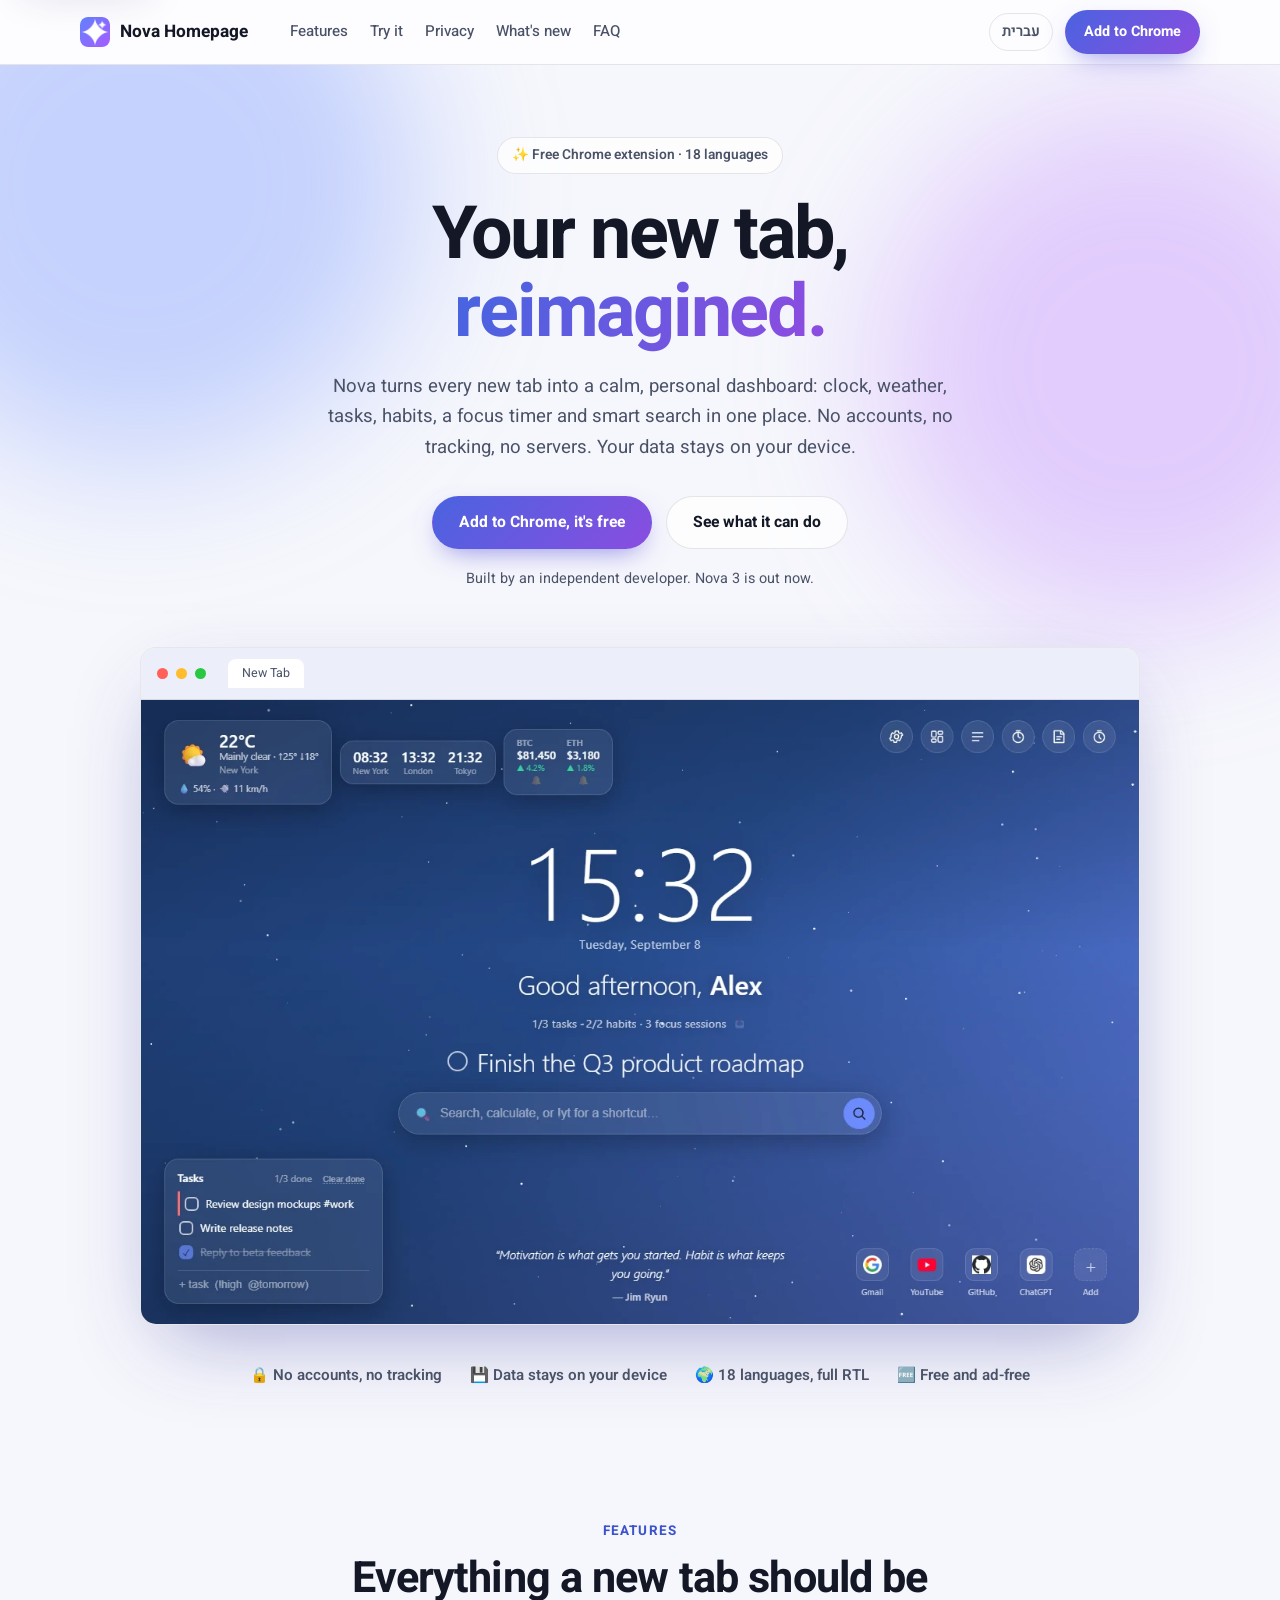
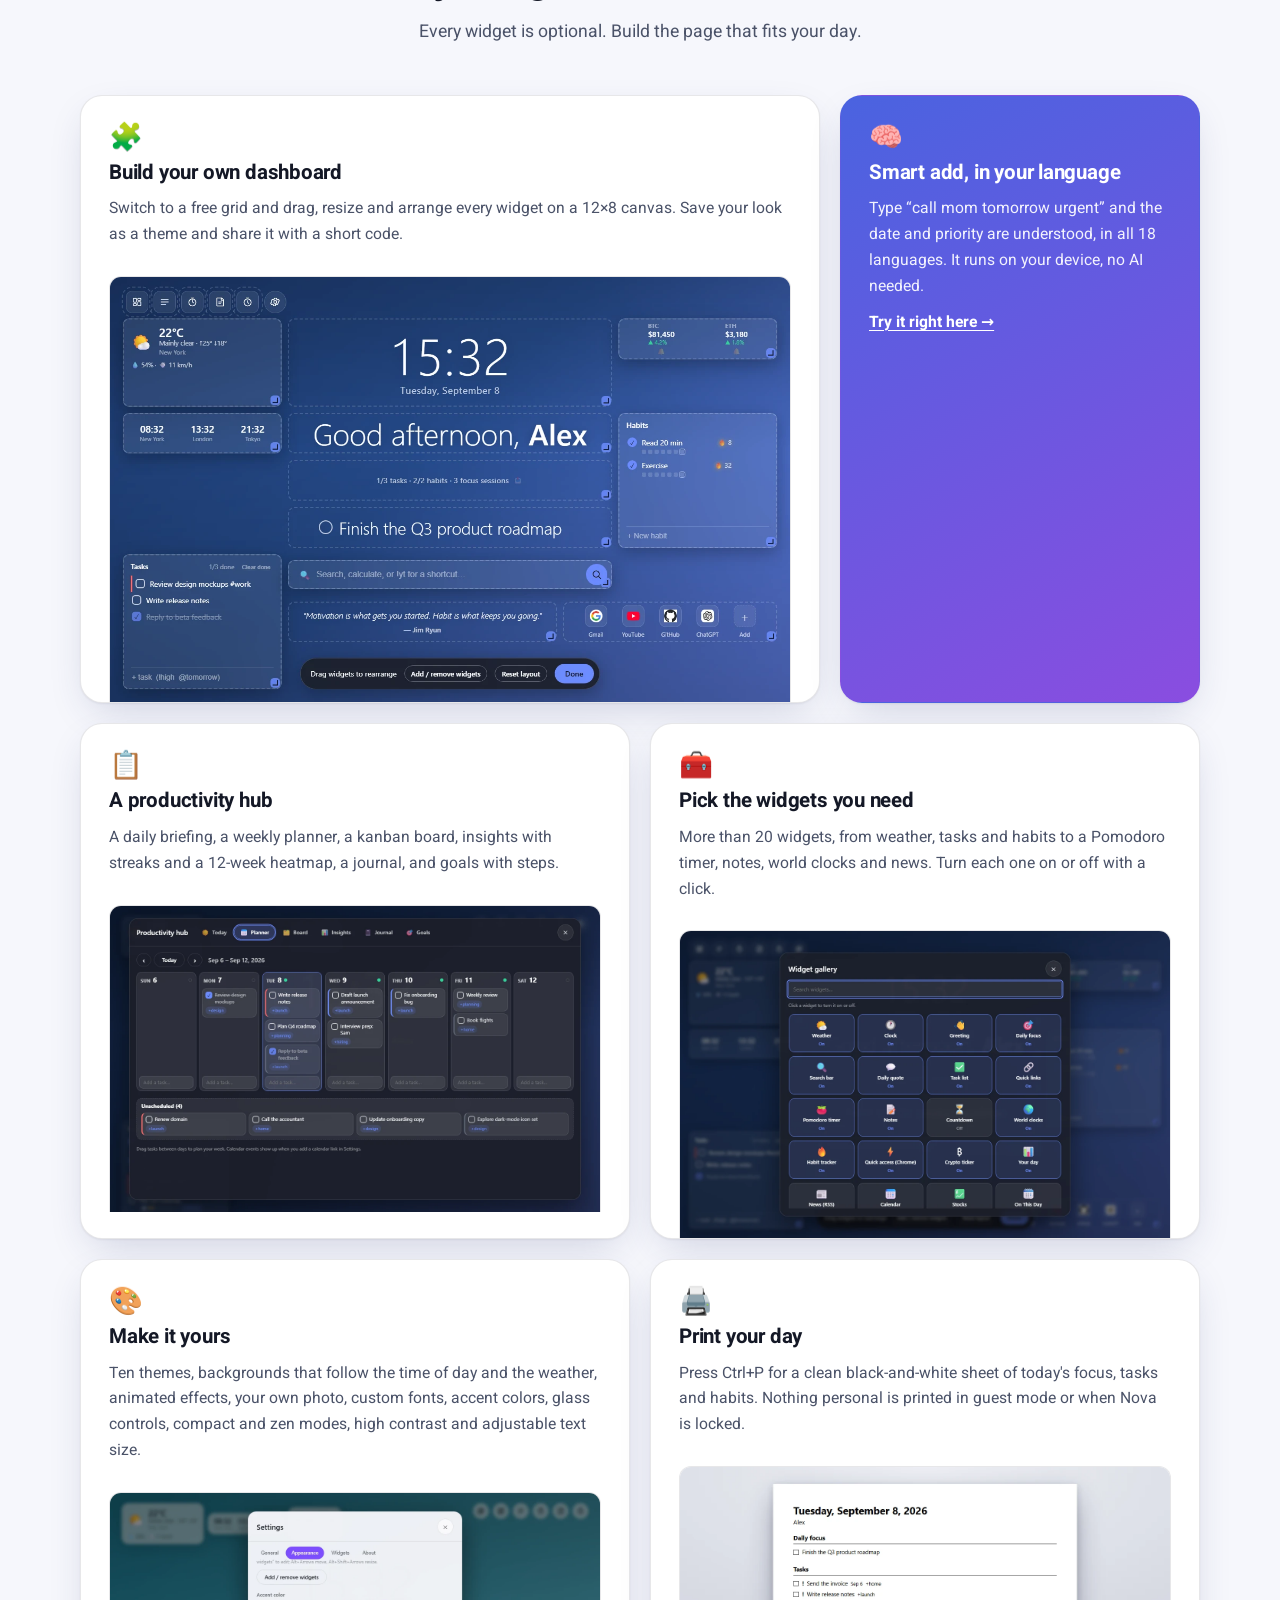
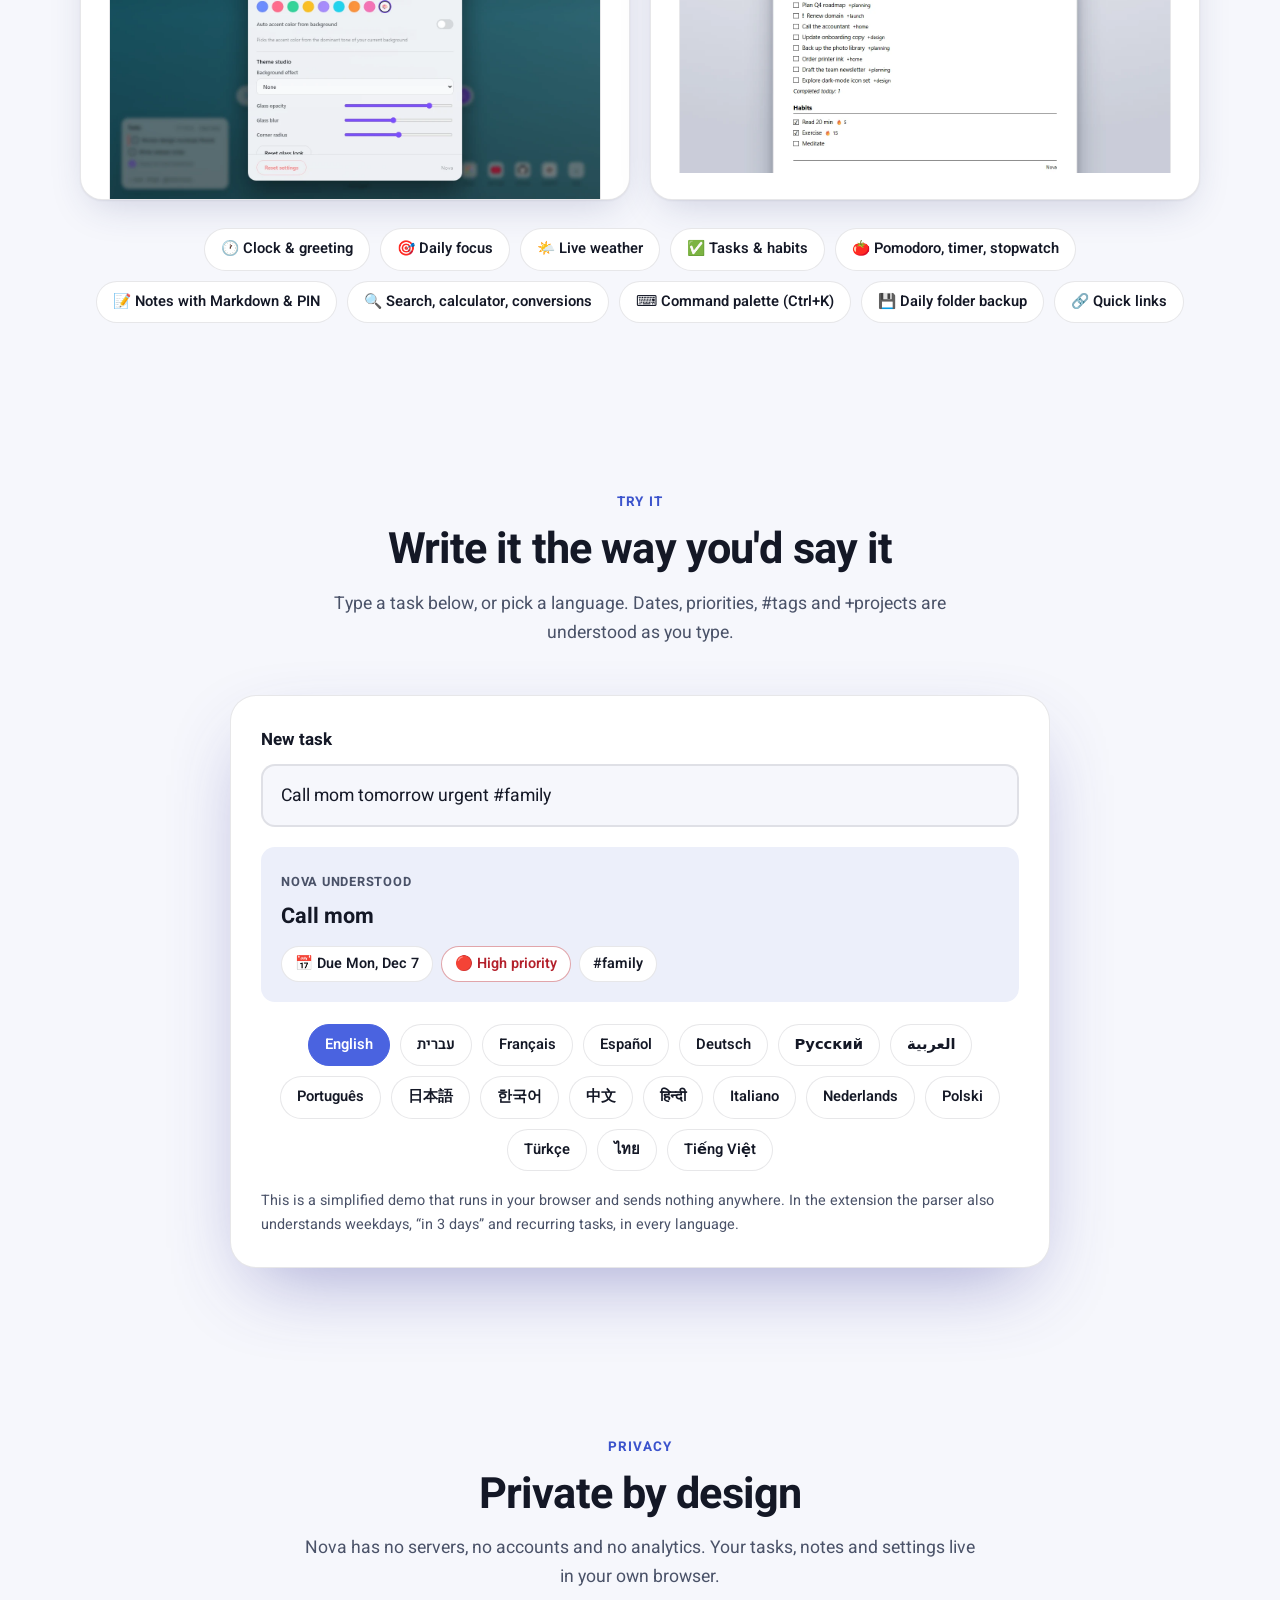
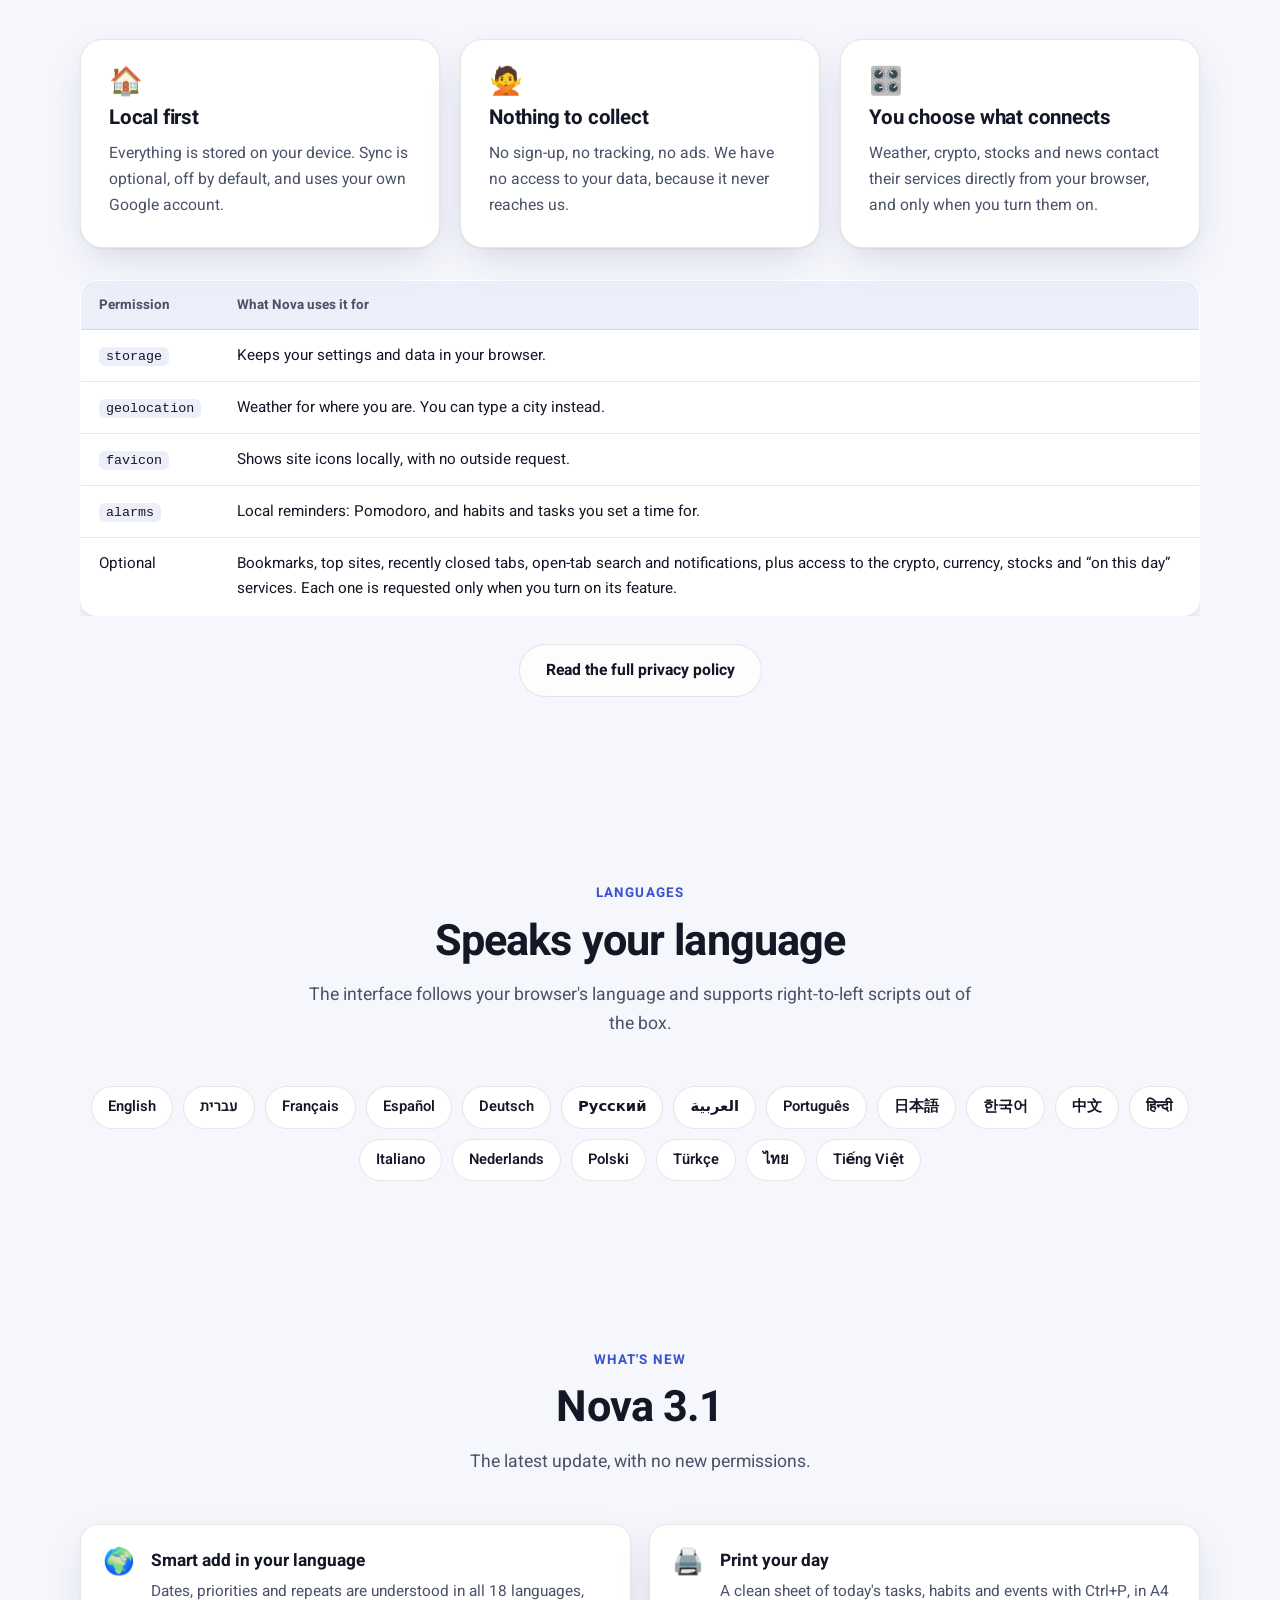
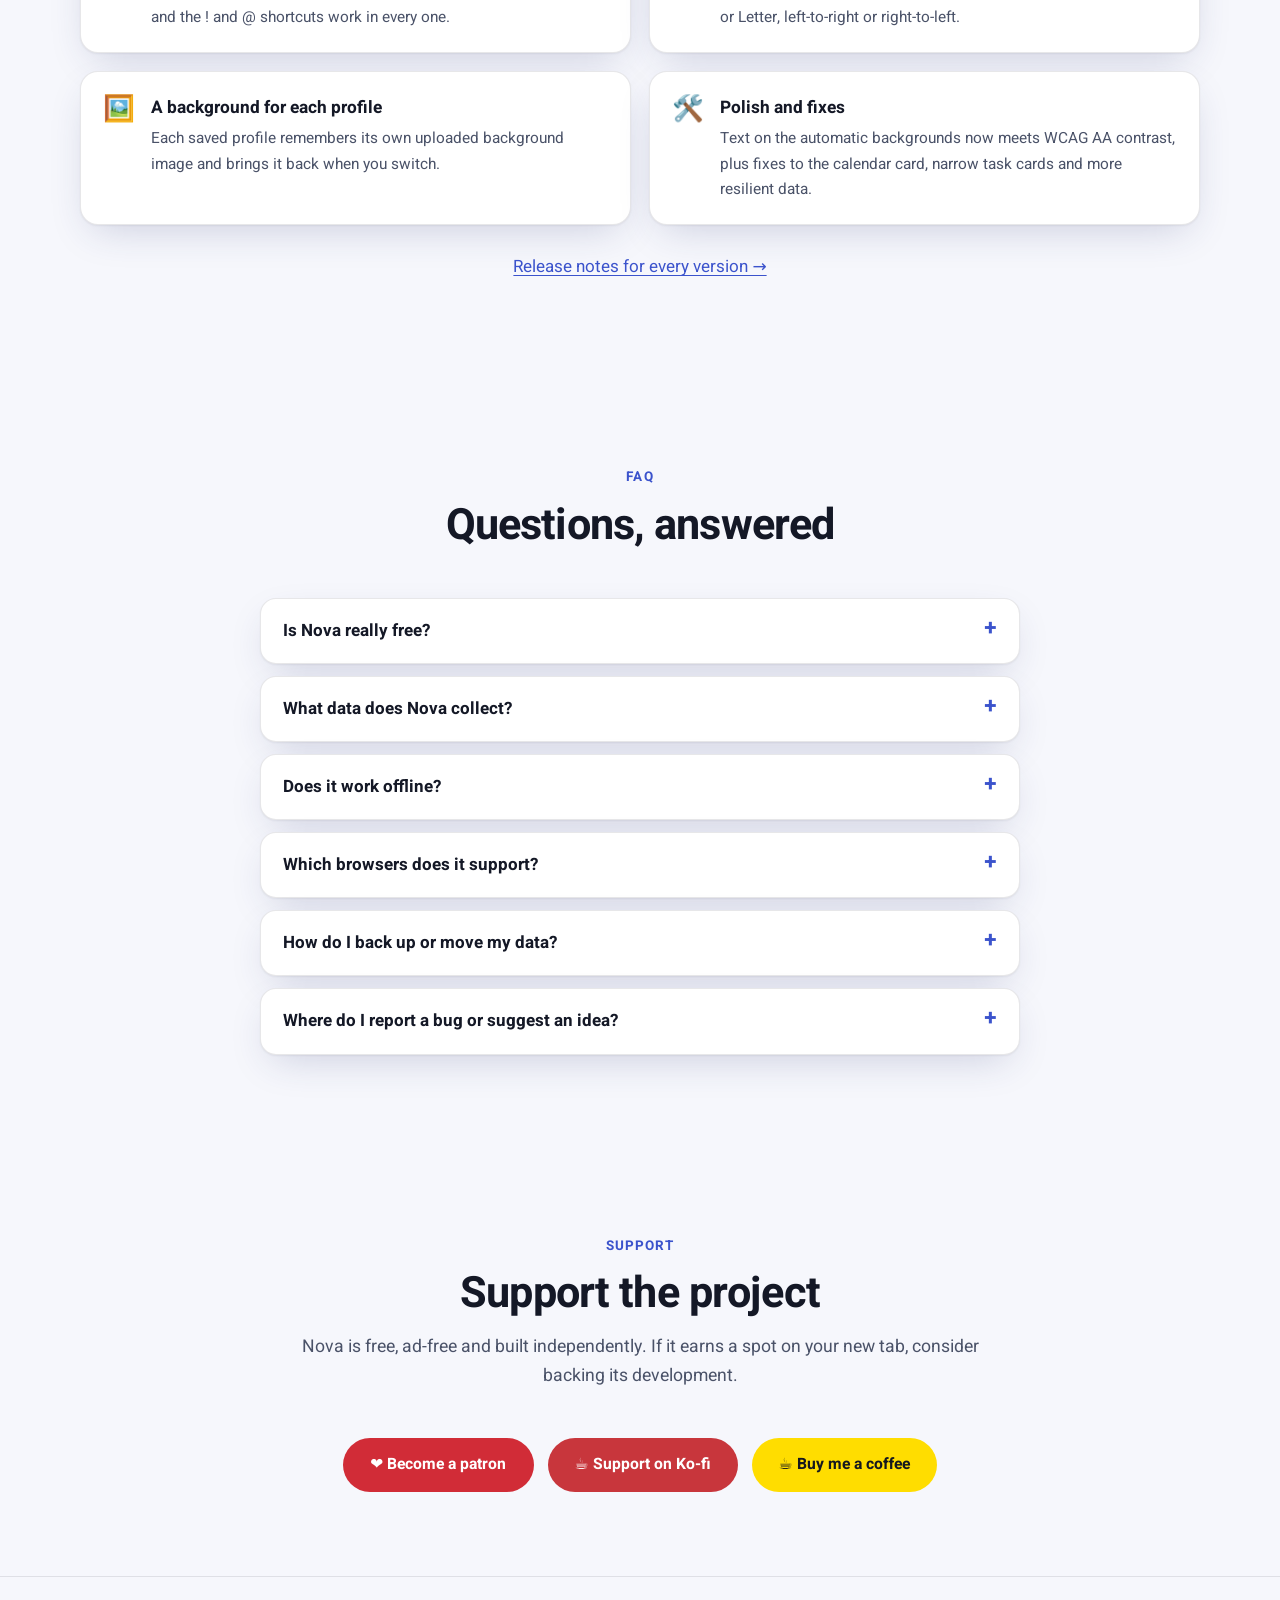
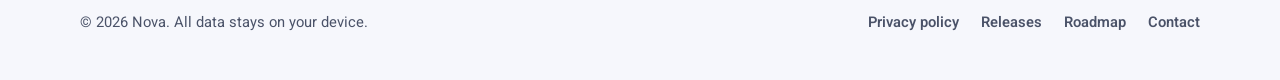
==== commit 0d7d31ee: "site: use the new varied screenshots; add widget-gallery and settings tiles Feature grid now shows t" ====
--- a/index.html
+++ b/index.html
@@ -100,16 +100,22 @@
           <img src="assets/shots/en/planner.webp" width="1280" height="800" loading="lazy" alt="The productivity hub showing a weekly planner with tasks arranged across the days of the week" />
         </article>
         <article class="tile t-half t-img">
+          <span class="ico" aria-hidden="true">🧰</span>
+          <h3>Pick the widgets you need</h3>
+          <p>More than 20 widgets, from weather, tasks and habits to a Pomodoro timer, notes, world clocks and news. Turn each one on or off with a click.</p>
+          <img src="assets/shots/en/gallery.webp" width="1280" height="800" loading="lazy" alt="The widget gallery: tiles for weather, clock, greeting, daily focus, search, quote, tasks, links, Pomodoro, notes and more, each with an on or off switch" />
+        </article>
+        <article class="tile t-half t-img">
+          <span class="ico" aria-hidden="true">🎨</span>
+          <h3>Make it yours</h3>
+          <p>Ten themes, backgrounds that follow the time of day and the weather, animated effects, your own photo, custom fonts, accent colors, glass controls, compact and zen modes, high contrast and adjustable text size.</p>
+          <img src="assets/shots/en/settings.webp" width="1280" height="800" loading="lazy" alt="Settings, Appearance tab, on a light teal background: accent colors, theme studio, background effect and glass sliders" />
+        </article>
+        <article class="tile t-half t-img">
           <span class="ico" aria-hidden="true">🖨️</span>
           <h3>Print your day</h3>
           <p>Press Ctrl+P for a clean black-and-white sheet of today's focus, tasks and habits. Nothing personal is printed in guest mode or when Nova is locked.</p>
           <img src="assets/shots/en/print.webp" width="1280" height="800" loading="lazy" alt="A printed A4 sheet listing the daily focus, ten tasks and three habits" />
-        </article>
-        <article class="tile t-full t-img">
-          <span class="ico" aria-hidden="true">🎨</span>
-          <h3>Make it yours</h3>
-          <p>Ten themes, backgrounds that follow the time of day and the weather, animated effects, your own photo, custom fonts, compact and zen modes, high-contrast mode and adjustable text size.</p>
-          <img src="assets/shots/en/board.webp" width="1280" height="800" loading="lazy" alt="A kanban board in a dark neon theme with To do, In progress and Done columns" />
         </article>
       </div>
       <div class="chips more-row" aria-label="More features">
